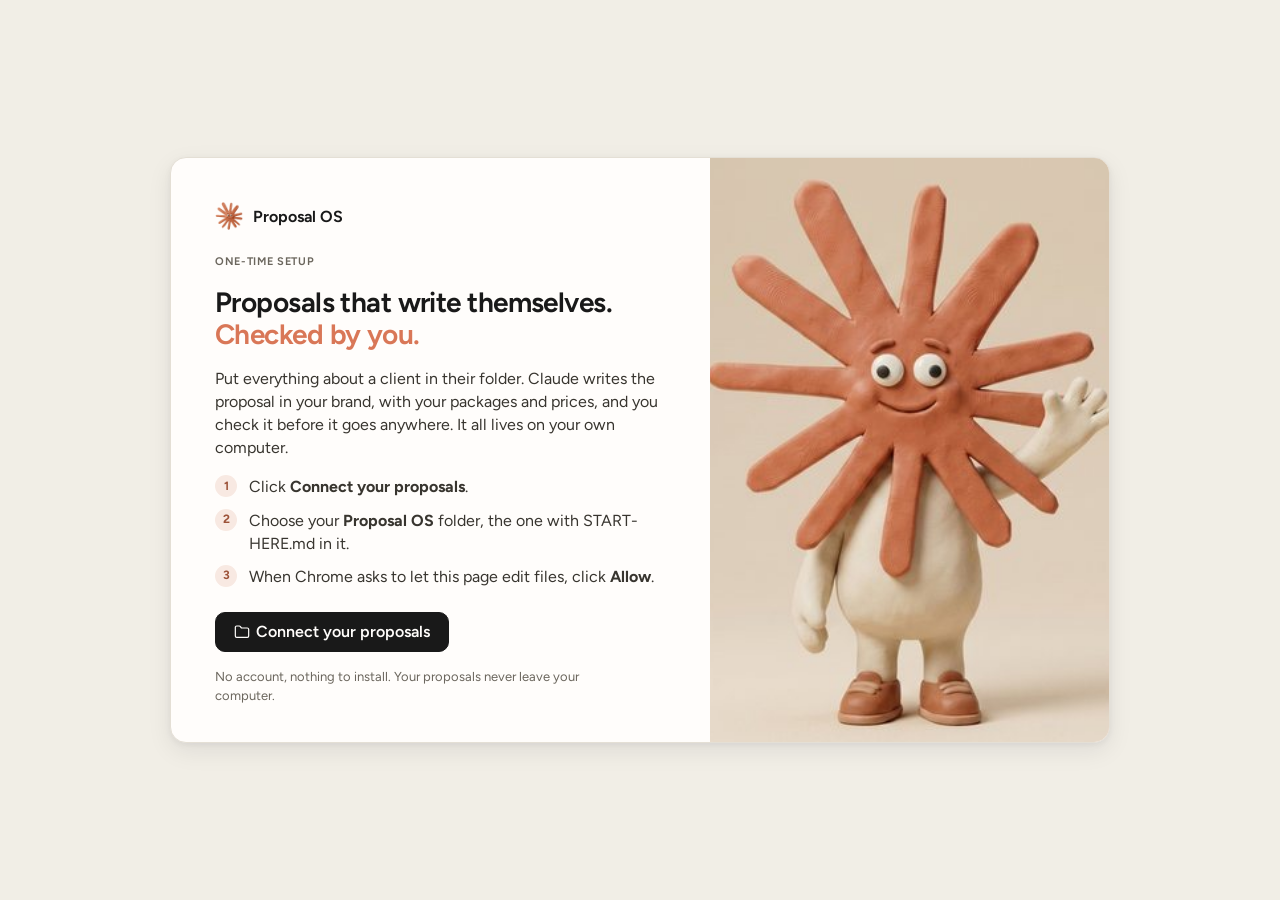
==== apps/proposals/index.html @ c0152b22 "Proposal OS, first release Tool 3 of the small business toolkit. Everything about a client goes in t" ====
<!doctype html>
<html lang="en-GB">
<head>
  <meta charset="utf-8">
  <meta name="viewport" content="width=device-width, initial-scale=1">
  <title>Proposal OS</title>
  <meta name="description" content="Put everything about a client in their folder. Claude writes the proposal in your brand, with your packages and prices. You check it.">
  <link rel="icon" type="image/png" href="../shared/images/claude-icon.png">
  <!-- Shared look (theme.css holds every colour and font) -->
  <link rel="stylesheet" href="../shared/theme.css">
  <link rel="stylesheet" href="../shared/base.css">
  <link rel="stylesheet" href="../shared/sidebar.css">
  <!-- Light or dark: applied before anything draws, so the page never flashes the wrong colours -->
  <script src="../shared/js/theme.js"></script>
  <!-- This app's layout, then the look of the proposals themselves (their brand) -->
  <link rel="stylesheet" href="app/app.css">
  <link rel="stylesheet" href="brand/brand.css">
</head>
<body data-tool="proposals">
  <a class="skip-link" href="#view">Skip to main content</a>

  <!-- Shown before the app is running: welcome, loading, or a problem -->
  <div id="gate" class="gate"></div>

  <!-- The app itself -->
  <div id="shell" class="shell" hidden>
    <aside class="sidebar" id="sidebar" aria-label="Main">
      <div class="sidebar__brand">
        <img src="../shared/images/claude-icon.png" alt="" width="30" height="30">
        <div class="sidebar__brand-text">
          <div class="sidebar__product" id="businessName">Your workspace</div>
        </div>
      </div>

      <!-- The shared sidebar (../shared/js/sidebar.js) adds Home, the other tools in this folder and
           the locked tools. This tool's own pages stay here, so they work even if those can't load. -->
      <a class="side-home" href="../home/"><span data-icon="home"></span>Home</a>

      <div class="side-label">Your tools</div>
      <section class="tool-group" data-tool-group="proposals">
        <button type="button" class="tool-group__head" aria-expanded="true" aria-controls="nav">
          <span class="tool-group__icon"><span data-icon="fileText"></span></span>
          <span class="tool-group__name">Proposal OS</span>
          <span class="tool-group__count" aria-hidden="true"></span>
          <span class="tool-group__chevron"><span data-icon="chevronDown"></span></span>
        </button>
        <div class="tool-group__body">
          <nav class="nav" id="nav" aria-label="Proposal OS">
            <a class="nav__item" href="#proposals" data-view="proposals"><span data-icon="fileText"></span>Proposals<span class="nav__count nav__count--accent" data-count="proposals"></span></a>
            <a class="nav__item" href="#clients" data-view="clients"><span data-icon="folder"></span>Clients<span class="nav__count nav__count--accent" data-count="clients"></span></a>
            <a class="nav__item" href="#packages" data-view="packages"><span data-icon="list"></span>Packages<span class="nav__count" data-count="packages"></span></a>
          </nav>
        </div>
      </section>

      <!-- Shared sidebar: the other tools in this folder, then the locked ones -->
      <div data-toolkit-menu="others"></div>
      <div data-toolkit-menu="more" hidden></div>

      <div class="sidebar__foot">
        <div class="saved-mini" id="savedMini"></div>
        <div class="sidebar__row">
          <span class="sidebar__spacer"></span>
          <button type="button" class="icon-btn" data-action="shortcuts" aria-label="Keyboard shortcuts"><span data-icon="keyboard"></span></button>
          <button type="button" class="icon-btn" data-action="settings" aria-label="Preferences" title="Preferences"><span data-icon="settings"></span></button>
        </div>
        <div class="sidebar__by">
          <img src="../shared/images/claude-icon.png" alt="" width="22" height="22">
          <span>by Get AI Powers</span>
        </div>
      </div>
    </aside>
    <div class="sidebar-scrim" data-action="close-sidebar"></div>

    <div class="main">
      <header class="topbar">
        <button type="button" class="icon-btn topbar__menu" data-action="open-sidebar" aria-label="Open menu"><span data-icon="menu"></span></button>
        <div class="topbar__title">
          <h1 id="viewTitle">Proposals</h1>
          <span class="topbar__sub" id="viewSub"></span>
        </div>
        <div class="topbar__search">
          <span data-icon="search" class="topbar__search-icon"></span>
          <input type="search" id="searchInput" class="input" placeholder="Search proposals and clients" autocomplete="off" aria-label="Search proposals and clients">
          <span class="kbd topbar__search-kbd">/</span>
          <div class="search-results popover" id="searchResults" hidden role="listbox"></div>
        </div>
        <span class="claude-status" id="claudeStatus" hidden></span>
        <span class="save-status" id="saveStatus" hidden></span>
        <button type="button" class="icon-btn topbar__theme" data-theme-toggle aria-label="Switch to dark mode" title="Light or dark"><span data-icon="moon"></span></button>
        <button type="button" class="btn topbar__voice" data-brain-dump title="Brain dump: talk, and Claude sorts it out (V)"><span data-icon="mic"></span><span class="topbar__voice-label">Brain dump</span></button>
        <button type="button" class="btn btn--primary topbar__new" data-action="new-proposal" aria-label="New proposal"><span data-icon="plus"></span><span class="topbar__new-label">New proposal</span></button>
      </header>
      <div id="banner"></div>
      <main id="view" class="view" tabindex="-1"></main>
    </div>
  </div>

  <!-- Pop-up: keyboard shortcuts -->
  <dialog class="modal" id="shortcutsDialog" aria-labelledby="shortcutsTitle">
    <div class="modal__head"><h2 id="shortcutsTitle">Keyboard shortcuts</h2><button type="button" class="icon-btn" data-close aria-label="Close"><span data-icon="x"></span></button></div>
    <div class="modal__body shortcuts">
      <div><span class="kbd">N</span> New proposal</div>
      <div><span class="kbd">V</span> Brain dump (record a voice note)</div>
      <div><span class="kbd">/</span> Search</div>
      <div><span class="kbd">1</span> to <span class="kbd">3</span> Proposals, Clients, Packages</div>
      <div><span class="kbd">Esc</span> Close a pop-up, or finish changing some words</div>
    </div>
  </dialog>

  <!-- Shared helpers, then the model, then the pages, then the app that ties them together -->
  <script src="../shared/js/ui.js"></script>
  <script src="../shared/js/store.js"></script>
  <script src="../shared/js/sidebar.js"></script>
  <script src="../shared/js/braindump.js"></script>
  <script src="app/model.js"></script>
  <script src="app/components.js"></script>
  <script src="app/links.js"></script>
  <script src="app/doc.js"></script>
  <script src="app/view-proposals.js"></script>
  <script src="app/view-clients.js"></script>
  <script src="app/view-packages.js"></script>
  <script src="app/view-proposal.js"></script>
  <script src="app/view-preferences.js"></script>
  <script src="app/app.js"></script>
</body>
</html>
---- apps/shared/theme.css ----
/*
  THEME
  -----
  Every colour, font, size, space, corner and shadow in the app comes from this file.
  To re-brand the whole app (for a client, or to your own colours), change the values below
  and nothing else. There are 2 sets of colours: light (first) and dark (further down).
  The switch in the top bar flips between them; with no choice made, the app follows the computer.

  Current look: calm, clean software (white, soft grey, near-black text) with small touches of
  Claude terracotta for Get AI Powers. Font: Figtree, bundled in shared/fonts so it works offline.

  Want the Get AI Powers slab-serif headings instead? The brand fonts are bundled in shared/fonts.
  Uncomment the @font-face block at the bottom and set --font-display.
*/

@font-face { font-family: "Figtree"; src: url("fonts/Figtree-Variable.woff2") format("woff2"); font-weight: 300 900; font-style: normal; font-display: swap; }
@font-face { font-family: "Figtree"; src: url("fonts/Figtree-Italic-Variable.woff2") format("woff2"); font-weight: 300 900; font-style: italic; font-display: swap; }

:root {
  color-scheme: light;

  /* ---------- Colours: surfaces ---------- */
  --color-bg:           #F5F3EE;  /* main working area */
  --color-sidebar:      #F1EEE6;  /* sidebar and quiet panels */
  --color-surface:      #FFFDFB;  /* cards, drawers, pop-ups */
  --color-sunk:         #EFEBE0;  /* hover, inset areas, skeletons */
  --color-sunk-strong:  #E6E1D6;  /* selected rows, pressed states */
  --color-line:         #E4DFD5;  /* hairline borders and dividers */
  --color-line-strong:  #C4BEB4;  /* input borders, borders on hover */

  /* ---------- Colours: text ---------- */
  --color-ink:          #191919;  /* main text (never pure black) */
  --color-ink-soft:     #38352F;  /* secondary text */
  --color-muted:        #6B665D;  /* helper text, labels, timestamps */
  --color-faint:        #A8A196;  /* placeholders, disabled */

  /* ---------- Colours: main buttons (near-black in light, near-white in dark) ---------- */
  --color-primary:       #191919;
  --color-primary-hover: #38352F;
  --color-on-primary:    #FFFDFB;

  /* ---------- Colours: accent (clay from the Get AI Powers brand, used sparingly) ---------- */
  --color-accent:       #D97757;  /* icons, the selected page, the logo, small highlights */
  --color-accent-hover: #C4643F;
  --color-accent-text:  #9C5238;  /* accent used for small text (passes contrast on white) */
  --color-accent-soft:  #F8E9E2;  /* count badges, "New" tags, highlights */
  --color-accent-line:  #EFC8B8;
  --color-on-accent:    #191919;

  /* ---------- Colours: meaning ---------- */
  --color-success:      #1F7A45;
  --color-success-soft: #DCF3E3;
  --color-warning:      #8A5200;
  --color-warning-soft: #FFF0D2;
  --color-danger:       #B2261D;
  --color-danger-soft:  #FFE6E2;
  --color-info:         #1E5A9F;
  --color-info-soft:    #E1EEFC;
  --color-dark:         #191919;  /* toasts and tooltips */
  --color-on-dark:      #F5F3EE;
  --color-scrim:        rgba(25, 25, 25, 0.32);  /* the dim layer behind pop-ups */

  /* Category colours (Do today, Quick wins, Delegate, Waiting on, Can wait) */
  --cat-today:    #D97757;
  --cat-quick:    #C08A1E;
  --cat-delegate: #3F8A55;
  --cat-waiting:  #4A73B5;
  --cat-later:    #8C9099;

  /* Calendar event colours */
  --event-bg:     #E9F0FB;
  --event-line:   #4A73B5;
  --event-text:   #1F3F6E;
  --block-bg:     #F8E9E2;   /* a task dragged into the calendar */
  --block-line:   #D97757;

  /* ---------- Type ---------- */
  --font-ui: "Figtree", -apple-system, BlinkMacSystemFont, "Segoe UI", "Helvetica Neue", Helvetica, Arial, sans-serif;
  --font-display: var(--font-ui);
  --font-mono: ui-monospace, "SF Mono", Menlo, Consolas, "Liberation Mono", monospace;

  --text-2xs: 0.6875rem; /* 11px */
  --text-xs:  0.75rem;   /* 12px */
  --text-sm:  0.8125rem; /* 13px */
  --text-base: 0.875rem; /* 14px, the main UI size */
  --text-md:  1rem;      /* 16px */
  --text-lg:  1.125rem;
  --text-xl:  1.375rem;
  --text-2xl: 1.75rem;
  --leading: 1.45;

  /* ---------- Space ---------- */
  --space-1: 4px;
  --space-2: 8px;
  --space-3: 12px;
  --space-4: 16px;
  --space-5: 20px;
  --space-6: 24px;
  --space-7: 32px;
  --space-8: 48px;

  /* ---------- Layout ---------- */
  --sidebar-width: 248px;
  --topbar-height: 60px;
  --drawer-width: 420px;
  --content-max: 1120px;

  /* ---------- Corners and shadows ---------- */
  --radius-xs: 6px;
  --radius-sm: 8px;
  --radius-md: 10px;   /* cards */
  --radius-lg: 12px;   /* columns, sections */
  --radius-xl: 14px;   /* pop-ups */
  --radius-pill: 999px;
  --shadow-sm: 0 1px 2px rgba(20, 24, 33, 0.05);
  --shadow-md: 0 2px 6px rgba(20, 24, 33, 0.05), 0 8px 24px rgba(20, 24, 33, 0.08);
  --shadow-lg: 0 12px 40px rgba(20, 24, 33, 0.14);
  --focus-ring: 0 0 0 3px rgba(204, 120, 92, 0.32);

  /* ---------- Motion ---------- */
  --ease-out: cubic-bezier(0.22, 1, 0.36, 1);
  --ease-in-out: cubic-bezier(0.65, 0, 0.35, 1);
  --dur-fast: 120ms;
  --dur-base: 200ms;
  --dur-slow: 340ms;
}

/* ---------- Dark colours: used when the switch says dark, or the computer prefers dark ---------- */
:root[data-theme="dark"] {
  color-scheme: dark;
  --color-bg: #191919; --color-sidebar: #1E1D1B; --color-surface: #2A2825; --color-sunk: #24231F; --color-sunk-strong: #302E2A;
  --color-line: #38352F; --color-line-strong: #4A4640;
  --color-ink: #F5F3EE; --color-ink-soft: #D8D3C9; --color-muted: #A8A196; --color-faint: #77726A;
  --color-primary: #F5F3EE; --color-primary-hover: #FFFDFB; --color-on-primary: #191919;
  --color-accent: #E08A6A; --color-accent-hover: #E9A98F; --color-accent-text: #E9A98F; --color-accent-soft: #3A251C; --color-accent-line: #5C3626; --color-on-accent: #191919;
  --color-success: #6FD39A; --color-success-soft: #173A26; --color-warning: #F4C872; --color-warning-soft: #3C2E12;
  --color-danger: #FFB3A8; --color-danger-soft: #46201C; --color-info: #9FC7F3; --color-info-soft: #19304A;
  --color-dark: #2A2825; --color-on-dark: #F5F3EE; --color-scrim: rgba(0, 0, 0, 0.55);
  --cat-today: #E08A6A; --cat-quick: #F4C872; --cat-delegate: #6FD39A; --cat-waiting: #9FC7F3; --cat-later: #A0A5AE;
  --event-bg: #19304A; --event-line: #6F9BD9; --event-text: #CFE2FA; --block-bg: #3A251C; --block-line: #E08A6A;
  --shadow-sm: 0 1px 2px rgba(0, 0, 0, 0.4); --shadow-md: 0 2px 6px rgba(0, 0, 0, 0.3), 0 8px 24px rgba(0, 0, 0, 0.35); --shadow-lg: 0 12px 40px rgba(0, 0, 0, 0.5);
  --focus-ring: 0 0 0 3px rgba(222, 142, 114, 0.4);
}
@media (prefers-color-scheme: dark) {
  :root:not([data-theme="light"]) {
    color-scheme: dark;
    --color-bg: #191919; --color-sidebar: #1E1D1B; --color-surface: #2A2825; --color-sunk: #24231F; --color-sunk-strong: #302E2A;
    --color-line: #38352F; --color-line-strong: #4A4640;
    --color-ink: #F5F3EE; --color-ink-soft: #D8D3C9; --color-muted: #A8A196; --color-faint: #77726A;
    --color-primary: #F5F3EE; --color-primary-hover: #FFFDFB; --color-on-primary: #191919;
    --color-accent: #E08A6A; --color-accent-hover: #E9A98F; --color-accent-text: #E9A98F; --color-accent-soft: #3A251C; --color-accent-line: #5C3626; --color-on-accent: #191919;
    --color-success: #6FD39A; --color-success-soft: #173A26; --color-warning: #F4C872; --color-warning-soft: #3C2E12;
    --color-danger: #FFB3A8; --color-danger-soft: #46201C; --color-info: #9FC7F3; --color-info-soft: #19304A;
    --color-dark: #2A2825; --color-on-dark: #F5F3EE; --color-scrim: rgba(0, 0, 0, 0.55);
    --cat-today: #E08A6A; --cat-quick: #F4C872; --cat-delegate: #6FD39A; --cat-waiting: #9FC7F3; --cat-later: #A0A5AE;
    --event-bg: #19304A; --event-line: #6F9BD9; --event-text: #CFE2FA; --block-bg: #3A251C; --block-line: #E08A6A;
    --shadow-sm: 0 1px 2px rgba(0, 0, 0, 0.4); --shadow-md: 0 2px 6px rgba(0, 0, 0, 0.3), 0 8px 24px rgba(0, 0, 0, 0.35); --shadow-lg: 0 12px 40px rgba(0, 0, 0, 0.5);
    --focus-ring: 0 0 0 3px rgba(222, 142, 114, 0.4);
  }
}

/*
  Optional: the Get AI Powers brand look (slab serif headings).
  Remove the comment markers around this block, then set:
    --font-display: "Zilla Slab", Georgia, serif;

@font-face { font-family: "Zilla Slab"; src: url("fonts/ZillaSlab-SemiBold.woff2") format("woff2"); font-weight: 600; font-display: swap; }
@font-face { font-family: "Zilla Slab"; src: url("fonts/ZillaSlab-Bold.woff2") format("woff2"); font-weight: 700; font-display: swap; }
*/
---- apps/shared/base.css ----
/*
  BASE
  ----
  Shared building blocks for every tool: buttons, inputs, tick boxes, chips,
  avatars, segmented switches, pop-ups, side panels, notifications, menus, empty states and
  the gentle animations. Every value comes from theme.css, so re-branding happens there.
*/

/* ---------- Reset ---------- */
*, *::before, *::after { box-sizing: border-box; }
html { -webkit-text-size-adjust: 100%; }
body {
  margin: 0;
  background: var(--color-bg);
  color: var(--color-ink);
  font-family: var(--font-ui);
  font-size: var(--text-base);
  line-height: var(--leading);
  -webkit-font-smoothing: antialiased;
  -moz-osx-font-smoothing: grayscale;
}
img, svg { display: block; max-width: 100%; }
button, input, select, textarea { font: inherit; color: inherit; letter-spacing: inherit; }
h1, h2, h3, h4 { font-family: var(--font-display); margin: 0; line-height: 1.25; letter-spacing: -0.01em; }
h1 { font-size: var(--text-xl); font-weight: 650; }
h2 { font-size: var(--text-md); font-weight: 650; }
h3 { font-size: var(--text-base); font-weight: 600; }
p { margin: 0; }
a { color: var(--color-accent-text); text-underline-offset: 2px; }
::selection { background: var(--color-accent-soft); }
:focus-visible { outline: none; box-shadow: var(--focus-ring); border-radius: var(--radius-sm); }
[hidden] { display: none !important; }

.sr-only {
  position: absolute; width: 1px; height: 1px; padding: 0; margin: -1px;
  overflow: hidden; clip: rect(0 0 0 0); white-space: nowrap; border: 0;
}
.skip-link { position: absolute; left: 8px; top: -40px; z-index: 100; background: var(--color-dark); color: var(--color-on-dark); padding: 8px 12px; border-radius: var(--radius-sm); }
.skip-link:focus { top: 8px; }

/* Small uppercase section label */
.label {
  font-size: var(--text-2xs); font-weight: 650; letter-spacing: 0.06em; text-transform: uppercase;
  color: var(--color-muted);
}
.muted { color: var(--color-muted); }
.faint { color: var(--color-faint); }
.num { font-variant-numeric: tabular-nums; }

/* ---------- Buttons ---------- */
.btn {
  display: inline-flex; align-items: center; justify-content: center; gap: 6px;
  height: 34px; padding: 0 14px;
  font-size: var(--text-base); font-weight: 600; line-height: 1; white-space: nowrap;
  color: var(--color-ink); background: var(--color-surface);
  border: 1px solid var(--color-line); border-radius: var(--radius-md);
  cursor: pointer; text-decoration: none; -webkit-tap-highlight-color: transparent;
  transition: background-color var(--dur-fast) var(--ease-out), border-color var(--dur-fast) var(--ease-out),
              color var(--dur-fast) var(--ease-out), transform var(--dur-fast) var(--ease-out);
}
.btn:hover { background: var(--color-sunk); border-color: var(--color-line-strong); }
.btn:active { transform: scale(0.98); }
.btn[disabled] { opacity: 0.5; cursor: not-allowed; transform: none; }
.btn svg { width: 16px; height: 16px; flex: none; }
.btn--primary { background: var(--color-primary); border-color: var(--color-primary); color: var(--color-on-primary); }
.btn--primary:hover { background: var(--color-primary-hover); border-color: var(--color-primary-hover); }
.btn--accent { background: var(--color-accent); border-color: var(--color-accent); color: var(--color-on-accent); }
.btn--accent:hover { background: var(--color-accent-hover); border-color: var(--color-accent-hover); }
.btn--approve { background: var(--color-success); border-color: var(--color-success); color: var(--color-surface); }
.btn--approve:hover { background: color-mix(in srgb, var(--color-success) 85%, var(--color-ink)); border-color: color-mix(in srgb, var(--color-success) 85%, var(--color-ink)); }
.btn--ghost { background: transparent; border-color: transparent; box-shadow: none; color: var(--color-ink-soft); }
.btn--ghost:hover { background: var(--color-sunk); color: var(--color-ink); }
.btn--danger { color: var(--color-danger); }
.btn--danger:hover { background: var(--color-danger-soft); }
.btn--sm { height: 28px; padding: 0 10px; font-size: var(--text-sm); border-radius: var(--radius-sm); }
.btn--lg { height: 40px; padding: 0 18px; font-size: var(--text-md); }

.icon-btn {
  display: inline-grid; place-items: center; width: 30px; height: 30px; flex: none;
  border: 0; border-radius: var(--radius-sm); background: transparent; color: var(--color-muted);
  cursor: pointer; transition: background-color var(--dur-fast) var(--ease-out), color var(--dur-fast) var(--ease-out);
}
.icon-btn:hover { background: var(--color-sunk); color: var(--color-ink); }
.icon-btn svg { width: 17px; height: 17px; }
.icon-btn--sm { width: 26px; height: 26px; }
.icon-btn--sm svg { width: 15px; height: 15px; }
.icon-btn.is-approve:hover { background: var(--color-success-soft); color: var(--color-success); }
.icon-btn.is-skip:hover { background: var(--color-danger-soft); color: var(--color-danger); }

.kbd {
  display: inline-grid; place-items: center; min-width: 18px; height: 18px; padding: 0 4px;
  font-family: var(--font-ui); font-size: 10.5px; font-weight: 600; color: var(--color-muted);
  background: var(--color-surface); border: 1px solid var(--color-line-strong); border-bottom-width: 2px; border-radius: 4px;
}

/* ---------- Inputs ---------- */
.input, .select, .textarea {
  width: 100%; height: 34px; padding: 0 10px;
  background: var(--color-surface); color: var(--color-ink);
  border: 1px solid var(--color-line-strong); border-radius: var(--radius-sm);
  font-size: var(--text-base);
  transition: border-color var(--dur-fast) var(--ease-out), box-shadow var(--dur-fast) var(--ease-out);
}
.input::placeholder, .textarea::placeholder { color: var(--color-faint); }
.input:focus, .select:focus, .textarea:focus { outline: none; border-color: var(--color-accent); box-shadow: var(--focus-ring); }
.textarea { height: auto; min-height: 80px; padding: 8px 10px; resize: vertical; line-height: 1.5; }
.select {
  appearance: none; -webkit-appearance: none; padding-right: 30px; cursor: pointer;
  background-image: url("data:image/svg+xml,%3Csvg xmlns='http://www.w3.org/2000/svg' width='10' height='6' viewBox='0 0 10 6'%3E%3Cpath d='M1 1l4 4 4-4' fill='none' stroke='%2375756E' stroke-width='1.5' stroke-linecap='round' stroke-linejoin='round'/%3E%3C/svg%3E");
  background-repeat: no-repeat; background-position: right 10px center;
}
.field { display: grid; gap: 5px; }
.field__label { font-size: var(--text-sm); font-weight: 550; color: var(--color-ink-soft); }
.field__hint { font-size: var(--text-xs); color: var(--color-muted); }
.field-row { display: grid; grid-template-columns: 1fr 1fr; gap: var(--space-3); }
@media (max-width: 520px) { .field-row { grid-template-columns: 1fr; } }

/* A borderless input that looks like text until you click it (task titles in the side panel) */
.input-bare {
  width: 100%; border: 1px solid transparent; background: transparent; border-radius: var(--radius-sm);
  padding: 4px 6px; margin: -4px -6px;
  transition: border-color var(--dur-fast) var(--ease-out), background-color var(--dur-fast) var(--ease-out);
}
.input-bare:hover { background: var(--color-sunk); }
.input-bare:focus { outline: none; border-color: var(--color-accent); background: var(--color-surface); box-shadow: var(--focus-ring); }

/* ---------- Round tick box ---------- */
.check {
  width: 18px; height: 18px; border-radius: 50%; flex: none; padding: 0; cursor: pointer;
  display: grid; place-items: center;
  border: 1.5px solid var(--color-line-strong); background: var(--color-surface);
  transition: background-color var(--dur-base) var(--ease-out), border-color var(--dur-base) var(--ease-out), transform var(--dur-fast) var(--ease-out);
}
.check:hover { border-color: var(--color-success); background: var(--color-success-soft); }
.check:active { transform: scale(0.88); }
.check svg { width: 11px; height: 11px; fill: none; stroke: var(--color-surface); stroke-width: 3; stroke-linecap: round; stroke-linejoin: round; stroke-dasharray: 24; stroke-dashoffset: 24; transition: stroke-dashoffset var(--dur-slow) var(--ease-out) 40ms; }
.check[aria-checked="true"] { background: var(--color-success); border-color: var(--color-success); }
.check[aria-checked="true"] svg { stroke-dashoffset: 0; }
.check.is-popping { animation: pop 340ms var(--ease-out); }

/* ---------- Chips, badges, dots ---------- */
.chip {
  display: inline-flex; align-items: center; gap: 4px; height: 20px; padding: 0 7px;
  border-radius: var(--radius-xs); background: var(--color-sunk); color: var(--color-ink-soft);
  font-size: var(--text-xs); font-weight: 500; white-space: nowrap; max-width: 100%; overflow: hidden; text-overflow: ellipsis;
}
.chip svg { width: 12px; height: 12px; flex: none; }
.chip--danger { background: var(--color-danger-soft); color: var(--color-danger); }
.chip--warning { background: var(--color-warning-soft); color: var(--color-warning); }
.chip--success { background: var(--color-success-soft); color: var(--color-success); }
.chip--info { background: var(--color-info-soft); color: var(--color-info); }
.chip--accent { background: var(--color-accent-soft); color: var(--color-accent-text); }
.badge {
  display: inline-grid; place-items: center; min-width: 18px; height: 18px; padding: 0 5px;
  border-radius: var(--radius-pill); background: var(--color-sunk-strong); color: var(--color-ink-soft);
  font-size: var(--text-2xs); font-weight: 650; font-variant-numeric: tabular-nums;
}
.badge--accent { background: var(--color-accent-soft); color: var(--color-accent-text); }
.dot { width: 8px; height: 8px; border-radius: 50%; flex: none; background: var(--cat-later); }
.new-tag {
  display: inline-flex; align-items: center; height: 18px; padding: 0 6px; border-radius: var(--radius-xs);
  background: var(--color-accent-soft); color: var(--color-accent-text); font-size: 10px; font-weight: 700; letter-spacing: 0.04em; text-transform: uppercase;
}

/* Initials in a circle, for people */
.avatar {
  --av: #8C8C84;
  display: inline-grid; place-items: center; width: 22px; height: 22px; border-radius: 50%; flex: none;
  background: color-mix(in srgb, var(--av) 20%, var(--color-surface)); color: color-mix(in srgb, var(--av) 70%, var(--color-ink));
  font-size: 10px; font-weight: 700; letter-spacing: 0.02em;
}
.avatar--md { width: 30px; height: 30px; font-size: 12px; }
.avatar--lg { width: 44px; height: 44px; font-size: 16px; }

/* ---------- On/off switch ---------- */
.switch { display: inline-flex; align-items: center; gap: 8px; cursor: pointer; user-select: none; font-size: var(--text-sm); color: var(--color-ink-soft); }
.switch input { position: absolute; opacity: 0; width: 1px; height: 1px; }
.switch__track { position: relative; width: 30px; height: 18px; border-radius: var(--radius-pill); background: var(--color-line-strong); transition: background-color var(--dur-base) var(--ease-out); flex: none; }
.switch__track::after { content: ""; position: absolute; top: 2px; left: 2px; width: 14px; height: 14px; border-radius: 50%; background: #FFFFFF; box-shadow: var(--shadow-sm); transition: transform var(--dur-base) var(--ease-out); }
.switch input:checked + .switch__track { background: var(--color-accent); }
.switch input:checked + .switch__track::after { transform: translateX(12px); }
.switch input:focus-visible + .switch__track { box-shadow: var(--focus-ring); }

/* ---------- Segmented switch (Day / Week / Month) ---------- */
.segmented { display: inline-flex; padding: 3px; gap: 2px; background: var(--color-sidebar); border: 1px solid var(--color-line); border-radius: var(--radius-lg); }
.segmented button {
  height: 28px; padding: 0 12px; border: 1px solid transparent; border-radius: var(--radius-sm); background: transparent; cursor: pointer;
  font-size: var(--text-sm); font-weight: 600; color: var(--color-muted);
  transition: background-color var(--dur-fast) var(--ease-out), color var(--dur-fast) var(--ease-out);
}
.segmented button:hover { color: var(--color-ink); }
.segmented button[aria-pressed="true"] { background: var(--color-surface); border-color: var(--color-line); color: var(--color-ink); }

/* ---------- Cards ---------- */
.card { background: var(--color-surface); border: 1px solid var(--color-line); border-radius: var(--radius-lg); transition: border-color var(--dur-fast) var(--ease-out); }
.card__head { display: flex; align-items: center; justify-content: space-between; gap: var(--space-3); padding: var(--space-3) var(--space-4); border-bottom: 1px solid var(--color-line); }
.card__body { padding: var(--space-4); }

/* ---------- Pop-up dialogs ---------- */
dialog.modal {
  width: min(520px, calc(100vw - 24px)); max-height: calc(100vh - 48px); padding: 0;
  border: 1px solid var(--color-line); border-radius: var(--radius-xl);
  background: var(--color-surface); color: var(--color-ink); box-shadow: var(--shadow-lg); overflow: auto;
}
dialog.modal::backdrop { background: var(--color-scrim); }
dialog.modal[open] { animation: dialog-in var(--dur-slow) var(--ease-out); }
dialog.modal[open]::backdrop { animation: fade-in var(--dur-base) var(--ease-out); }
.modal__head { display: flex; align-items: center; gap: var(--space-3); padding: var(--space-4) var(--space-5); border-bottom: 1px solid var(--color-line); }
.modal__head h2 { flex: 1; }
.modal__body { padding: var(--space-5); display: grid; gap: var(--space-4); }
.modal__foot { display: flex; justify-content: flex-end; align-items: center; gap: var(--space-2); padding: var(--space-3) var(--space-5); border-top: 1px solid var(--color-line); background: var(--color-sidebar); }
.modal__foot .spacer { flex: 1; }

/* ---------- Notifications (toasts) ---------- */
.toasts { position: fixed; z-index: 90; right: var(--space-5); bottom: var(--space-5); display: grid; gap: var(--space-2); justify-items: end; pointer-events: none; width: min(380px, calc(100vw - 32px)); }
.toast {
  display: flex; align-items: center; gap: var(--space-3); padding: 9px 10px 9px 14px; border-radius: var(--radius-md);
  background: var(--color-dark); color: var(--color-on-dark); font-size: var(--text-base); box-shadow: var(--shadow-lg);
  pointer-events: auto; animation: toast-in var(--dur-slow) var(--ease-out) both;
}
.toast.is-leaving { animation: toast-out var(--dur-base) var(--ease-in-out) both; }
.toast__icon { width: 16px; height: 16px; flex: none; color: #9FD3AE; }
.toast__text { flex: 1; }
.toast__action { border: 0; background: rgba(255, 255, 255, 0.12); color: var(--color-on-dark); padding: 5px 10px; border-radius: var(--radius-sm); cursor: pointer; font-weight: 600; font-size: var(--text-sm); }
.toast__action:hover { background: rgba(255, 255, 255, 0.22); }
@media (max-width: 640px) { .toasts { right: 50%; transform: translateX(50%); bottom: 72px; justify-items: center; } }

/* ---------- Menus and pop-overs ---------- */
.popover {
  position: fixed; z-index: 80; min-width: 200px; max-width: 320px; padding: 4px;
  background: var(--color-surface); border: 1px solid var(--color-line); border-radius: var(--radius-md); box-shadow: var(--shadow-lg);
  animation: pop-in var(--dur-base) var(--ease-out);
}
.menu-item {
  display: flex; align-items: center; gap: 8px; width: 100%; height: 30px; padding: 0 8px; border: 0; border-radius: 5px;
  background: transparent; text-align: left; cursor: pointer; font-size: var(--text-base); color: var(--color-ink);
}
.menu-item:hover, .menu-item[aria-selected="true"] { background: var(--color-sunk); }
.menu-item svg { width: 15px; height: 15px; color: var(--color-muted); flex: none; }

/* ---------- Loading shimmer ---------- */
.skeleton { border-radius: var(--radius-sm); background: linear-gradient(90deg, var(--color-sunk) 0%, var(--color-surface) 50%, var(--color-sunk) 100%); background-size: 200% 100%; animation: shimmer 1.4s ease-in-out infinite; }

/* ---------- Empty states (with the Claude character) ---------- */
.empty { display: grid; justify-items: center; text-align: center; gap: var(--space-3); padding: var(--space-8) var(--space-5); animation: enter var(--dur-slow) var(--ease-out) both; }
.empty__art { width: 96px; height: 96px; border-radius: var(--radius-lg); overflow: hidden; background: var(--color-sunk); }
.empty__art img { width: 100%; height: 100%; object-fit: cover; }
.empty h3 { font-size: var(--text-md); }
.empty p { color: var(--color-muted); max-width: 42ch; }
.empty--compact { padding: var(--space-6) var(--space-4); }
.empty--compact .empty__art { width: 64px; height: 64px; }

/* A copyable "say this to Claude" phrase */
.say { display: inline-flex; align-items: center; gap: 8px; padding: 4px 4px 4px 10px; border-radius: var(--radius-sm); background: var(--color-accent-soft); border: 1px solid var(--color-accent-line); font-size: var(--text-base); font-weight: 550; color: var(--color-ink); }
.say__copy { border: 0; border-radius: 4px; padding: 3px 8px; cursor: pointer; background: var(--color-surface); color: var(--color-accent-text); font-size: var(--text-xs); font-weight: 650; box-shadow: var(--shadow-sm); }
.say__copy:hover { background: var(--color-sunk); color: var(--color-accent-hover); }

/* ---------- Animations ---------- */
.enter { animation: enter var(--dur-slow) var(--ease-out) both; animation-delay: calc(var(--i, 0) * 30ms); }
@keyframes enter     { from { opacity: 0; transform: translateY(4px); } to { opacity: 1; transform: none; } }
@keyframes fade-in   { from { opacity: 0; } to { opacity: 1; } }
@keyframes dialog-in { from { opacity: 0; transform: translateY(8px) scale(0.985); } to { opacity: 1; transform: none; } }
@keyframes pop-in    { from { opacity: 0; transform: translateY(-4px) scale(0.98); } to { opacity: 1; transform: none; } }
@keyframes toast-in  { from { opacity: 0; transform: translateY(10px); } to { opacity: 1; transform: none; } }
@keyframes toast-out { to { opacity: 0; transform: translateY(6px); } }
@keyframes shimmer   { from { background-position: 100% 0; } to { background-position: -100% 0; } }
@keyframes pop       { 0% { transform: scale(1); } 45% { transform: scale(1.22); } 100% { transform: scale(1); } }
@keyframes flash-ok  { 0% { background: var(--color-success-soft); } 100% { background: transparent; } }

/* People who ask their computer for less motion get none of it */
@media (prefers-reduced-motion: reduce) {
  *, *::before, *::after { animation-duration: 1ms !important; animation-iteration-count: 1 !important; animation-delay: 0ms !important; transition-duration: 1ms !important; scroll-behavior: auto !important; }
}

/* ============ Brain dump (shared, js/braindump.js): the top bar button, the recorder, What's it about ============ */
.topbar__voice svg { color: var(--color-accent); }
.claude-status { display: inline-flex; align-items: center; gap: 6px; height: 26px; padding: 0 10px; border-radius: var(--radius-pill); background: var(--color-accent-soft); color: var(--color-accent-text); font-size: var(--text-xs); font-weight: 600; white-space: nowrap; animation: fade-in var(--dur-base) var(--ease-out); }
.claude-status__spin { width: 13px; height: 13px; animation: spin 900ms linear infinite; }
@keyframes spin { to { transform: rotate(360deg); } }
@media (max-width: 760px) { .topbar__voice-label, .claude-status__text { display: none; } .topbar__voice { padding: 0 8px; } }

.modal--voice { width: min(560px, calc(100vw - 24px)); }
.voice { position: relative; display: grid; justify-items: center; gap: var(--space-4); padding: var(--space-7) var(--space-6) var(--space-5); text-align: center; }
.voice__close { position: absolute; top: var(--space-3); right: var(--space-3); }
.voice__mic { position: relative; display: grid; place-items: center; width: 88px; height: 88px; border-radius: 50%; background: var(--color-accent); color: var(--color-on-accent); }
.voice__mic svg { width: 36px; height: 36px; }
.voice__mic.is-live::before, .voice__mic.is-live::after { content: ""; position: absolute; inset: 0; border-radius: 50%; border: 2px solid var(--color-accent); animation: ripple 2s var(--ease-out) infinite; }
.voice__mic.is-live::after { animation-delay: 1s; }
@keyframes ripple { from { transform: scale(1); opacity: 0.6; } to { transform: scale(1.7); opacity: 0; } }
.voice__status { font-weight: 600; color: var(--color-ink-soft); }
.voice__status.is-error { color: var(--color-danger); font-weight: 500; max-width: 40ch; }
.voice__time { color: var(--color-muted); font-weight: 500; margin-left: 4px; }
.voice__text { width: 100%; min-height: 120px; max-height: 260px; overflow: auto; padding: var(--space-4); border-radius: var(--radius-md); background: var(--color-sidebar); border: 1px solid var(--color-line); text-align: left; font-size: var(--text-md); line-height: 1.6; }
.voice__interim { color: var(--color-faint); }
.voice__hint { color: var(--color-muted); font-size: var(--text-sm); }
.voice__actions { display: flex; gap: var(--space-2); }
.voice__small { font-size: var(--text-xs); color: var(--color-muted); max-width: 46ch; }

.about { width: 100%; display: grid; gap: 8px; text-align: left; }
.about__label { font-size: var(--text-xs); font-weight: 650; color: var(--color-muted); }
.about__chips { display: flex; flex-wrap: wrap; gap: 6px; align-items: center; }
.about-chip { font: inherit; font-size: var(--text-sm); padding: 5px 12px; border-radius: var(--radius-pill); border: 1px solid var(--color-line-strong); background: var(--color-surface); color: var(--color-ink); cursor: pointer; }
.about-chip:hover { border-color: var(--color-accent-line); }
.about-chip[aria-pressed="true"] { background: var(--color-accent-soft); border-color: var(--color-accent); color: var(--color-accent-text); font-weight: 600; }
.about-chip:focus-visible { outline: none; box-shadow: var(--focus-ring); }
.about__pick { max-width: 210px; border-radius: var(--radius-pill); }
.about__picked { display: flex; flex-wrap: wrap; gap: 6px; }
.about__picked:empty { display: none; }
.about-tag { display: inline-flex; align-items: center; gap: 4px; padding: 3px 4px 3px 10px; border-radius: var(--radius-pill); background: var(--color-accent-soft); color: var(--color-accent-text); font-size: var(--text-xs); font-weight: 600; }
.about-tag__x { display: grid; place-items: center; width: 18px; height: 18px; border: 0; border-radius: 50%; background: transparent; color: inherit; cursor: pointer; }
.about-tag__x svg { width: 11px; height: 11px; }
.voice__type { width: 100%; }
---- apps/shared/sidebar.css ----
/*
  SIDEBAR: shared by every tool in the toolkit
  ---------------------------------------------
  The left-hand menu: the brand at the top, "Your tools" (each tool a dropdown of its pages),
  "More tools" (locked) and the footer. Drawn by js/sidebar.js. Every tool links this file, so
  moving between tools feels like one app. Colours and sizes come from theme.css.
*/

.sidebar {
  display: flex; flex-direction: column; gap: 2px; min-height: 0;
  padding: var(--space-4) var(--space-3);
  background: var(--color-sidebar); border-right: 1px solid var(--color-line); overflow-y: auto;
  scrollbar-width: thin;
}
.sidebar__brand { display: flex; align-items: center; gap: 10px; padding: 2px 8px var(--space-4); }
.sidebar__brand img { flex: none; border-radius: 7px; }
.sidebar__brand-text { min-width: 0; }
.sidebar__product { font-weight: 700; font-size: var(--text-md); letter-spacing: -0.01em; white-space: nowrap; overflow: hidden; text-overflow: ellipsis; }

/* The Home link at the top of every sidebar */
.side-home {
  display: flex; align-items: center; gap: 10px; height: 36px; padding: 0 8px 0 6px; border: 1px solid transparent; border-radius: var(--radius-sm);
  color: var(--color-ink); font-weight: 650; text-decoration: none;
  transition: background-color var(--dur-fast) var(--ease-out);
}
.side-home svg { width: 24px; height: 24px; padding: 4px; flex: none; border-radius: 7px; border: 1px solid var(--color-line); background: var(--color-surface); color: var(--color-muted); }
.side-home:hover { background: var(--color-sunk); }
.side-home.is-active { background: var(--color-surface); border-color: var(--color-line); }
.side-home.is-active svg { color: var(--color-accent); }

/* Small section headings: "Your tools", "More tools" */
.side-label { padding: var(--space-3) 10px 6px; font-size: var(--text-xs); font-weight: 600; color: var(--color-faint); }

/* ---------- A tool and its dropdown of pages ---------- */
.tool-group { display: grid; }
.tool-group__head {
  display: flex; align-items: center; gap: 10px; width: 100%; height: 36px; padding: 0 8px 0 6px;
  border: 0; border-radius: var(--radius-sm); background: none; cursor: pointer; text-align: left;
  font: inherit; font-weight: 650; color: var(--color-ink);
  transition: background-color var(--dur-fast) var(--ease-out);
}
.tool-group__head:hover { background: var(--color-sunk); }
.tool-group__icon {
  display: grid; place-items: center; width: 24px; height: 24px; flex: none; border-radius: 7px;
  background: var(--color-surface); border: 1px solid var(--color-line); color: var(--color-muted);
}
.tool-group__icon svg { width: 14px; height: 14px; }
.tool-group.is-current .tool-group__icon { color: var(--color-accent); }
.tool-group__name { flex: 1; min-width: 0; white-space: nowrap; overflow: hidden; text-overflow: ellipsis; }
.tool-group__count:not(:empty) { min-width: 20px; height: 20px; padding: 0 6px; border-radius: var(--radius-pill); display: grid; place-items: center; background: var(--color-accent-soft); color: var(--color-accent-text); font-size: var(--text-2xs); font-weight: 700; font-variant-numeric: tabular-nums; }
.tool-group__chevron { display: grid; place-items: center; color: var(--color-faint); transition: transform var(--dur-base) var(--ease-out); }
.tool-group__chevron svg { width: 15px; height: 15px; }
.tool-group:not(.is-open) .tool-group__chevron { transform: rotate(-90deg); }

/* The dropdown opens and closes smoothly by animating its row height */
.tool-group__body { display: grid; grid-template-rows: 0fr; transition: grid-template-rows var(--dur-slow) var(--ease-out); }
.tool-group.is-open .tool-group__body { grid-template-rows: 1fr; }
.tool-group__body > .nav { overflow: hidden; min-height: 0; }
.tool-group.is-open .tool-group__body > .nav { padding: 2px 0 var(--space-2); }

/* ---------- Pages ---------- */
.nav { display: grid; gap: 1px; }
.nav__item {
  display: flex; align-items: center; gap: 10px; height: 32px; padding: 0 8px 0 14px; margin-left: 14px;
  border: 1px solid transparent; border-radius: var(--radius-sm);
  color: var(--color-ink-soft); text-decoration: none; font-weight: 500;
  transition: background-color var(--dur-fast) var(--ease-out), color var(--dur-fast) var(--ease-out), border-color var(--dur-fast) var(--ease-out);
}
.nav__item svg { width: 16px; height: 16px; color: var(--color-faint); flex: none; transition: color var(--dur-fast) var(--ease-out); }
.nav__item:hover { background: var(--color-sunk); color: var(--color-ink); }
.nav__item:hover svg { color: var(--color-muted); }
.nav__item.is-active { background: var(--color-surface); border-color: var(--color-line); color: var(--color-ink); font-weight: 600; }
.nav__item.is-active svg { color: var(--color-accent); }
/* Pages that belong under another page (Waiting on and Done under All tasks) */
.nav__sub { display: grid; gap: 1px; margin-left: 27px; padding-left: 0; border-left: 1px solid var(--color-line); }
.nav__sub .nav__item { margin-left: 8px; height: 30px; padding-left: 10px; font-size: var(--text-sm); }
.nav__count { margin-left: auto; font-size: var(--text-xs); color: var(--color-faint); font-weight: 600; font-variant-numeric: tabular-nums; }
.nav__count--accent:not(:empty) { min-width: 20px; height: 20px; padding: 0 6px; border-radius: var(--radius-pill); display: grid; place-items: center; background: var(--color-accent-soft); color: var(--color-accent-text); font-size: var(--text-2xs); font-weight: 700; }

/* ---------- Footer ---------- */
.sidebar__foot { margin-top: auto; display: grid; gap: var(--space-3); padding: var(--space-4) 6px 0; }
.saved-mini { display: grid; gap: 1px; padding: 12px; border: 1px solid var(--color-line); border-radius: var(--radius-md); background: var(--color-surface); }
.saved-mini__value { font-size: var(--text-lg); font-weight: 700; letter-spacing: -0.01em; }
.saved-mini__label { font-size: var(--text-xs); color: var(--color-muted); }
.sidebar__row { display: flex; align-items: center; gap: 2px; }
.sidebar__spacer { flex: 1; }
.sidebar__by { display: flex; align-items: center; gap: 8px; padding: 0 4px; font-size: var(--text-xs); color: var(--color-faint); }
.sidebar__by img { border-radius: 5px; }
.sidebar-scrim { display: none; }

/* ---------- More tools (locked) ---------- */
.tools { display: grid; grid-template-columns: minmax(0, 1fr); gap: 1px; min-width: 0; }
.tools[hidden] { display: none; }
.tools--more { margin-top: var(--space-2); }
.tools__item {
  display: flex; align-items: center; gap: 10px; width: 100%; min-height: 32px; padding: 6px 8px 6px 10px; border: 0; border-radius: var(--radius-sm);
  background: none; color: var(--color-muted); font: inherit; font-weight: 500; text-align: left; text-decoration: none; cursor: pointer;
  transition: background-color var(--dur-fast) var(--ease-out), color var(--dur-fast) var(--ease-out);
}
.tools__item svg { width: 16px; height: 16px; color: var(--color-faint); flex: none; }
.tools__item:hover { background: var(--color-sunk); color: var(--color-ink); }
.tools__name { flex: 1; min-width: 0; line-height: 1.3; white-space: nowrap; overflow: hidden; text-overflow: ellipsis; }
.tools__item .tools__lock { width: 13px; height: 13px; margin-left: auto; opacity: 0.7; }

/* The calm panel a locked tool opens */
dialog.modal--tool { width: min(440px, calc(100vw - 24px)); }
.tool-panel { display: grid; gap: var(--space-4); padding: var(--space-6) var(--space-6) var(--space-5); }
.tool-panel__top { display: flex; align-items: center; gap: var(--space-3); }
.tool-panel__icon { display: grid; place-items: center; width: 44px; height: 44px; flex: none; border-radius: var(--radius-md); background: var(--color-accent-soft); border: 1px solid var(--color-accent-line); }
.tool-panel__icon svg { width: 22px; height: 22px; color: var(--color-accent-text); }
.tool-panel__name { font-size: var(--text-lg); font-weight: 700; letter-spacing: -0.01em; }
.tool-panel__tag { display: inline-flex; align-items: center; gap: 4px; font-size: var(--text-xs); color: var(--color-muted); }
.tool-panel__tag svg { width: 12px; height: 12px; }
.tool-panel__text { color: var(--color-ink-soft); line-height: 1.55; }
.tool-panel__line { padding: 10px 12px; border-radius: var(--radius-md); background: var(--color-sidebar); border: 1px solid var(--color-line); font-size: var(--text-sm); }
.tool-panel__actions { display: flex; justify-content: flex-end; gap: var(--space-2); flex-wrap: wrap; }
.tool-panel__close { position: absolute; top: 10px; right: 10px; }

@media (max-width: 860px) {
  .sidebar { position: fixed; z-index: 60; top: 0; bottom: 0; left: 0; width: 280px; transform: translateX(-100%); transition: transform var(--dur-slow) var(--ease-out); box-shadow: var(--shadow-lg); }
  body.sidebar-open .sidebar { transform: none; }
  body.sidebar-open .sidebar-scrim { display: block; position: fixed; inset: 0; z-index: 55; background: var(--color-scrim); animation: fade-in var(--dur-base) var(--ease-out); }
}
@media (max-width: 560px) {
  .tool-panel { padding: var(--space-5) var(--space-4) var(--space-4); }
  .tool-panel__actions .btn { flex: 1; justify-content: center; }
}
---- apps/proposals/app/app.css ----
/*
  PROPOSAL OS: layout and pieces (copied from Task List OS and Pipeline OS so the tools match; Proposal OS parts at the end)
  Colours, fonts and spacing all come from shared/theme.css. The look of the proposals themselves
  (the business's own brand) is in ../brand/brand.css.
*/

/* ============ Category colours ============ */
.cat-dot--today { background: var(--cat-today); }
.cat-dot--quick-win { background: var(--cat-quick); }
.cat-dot--delegate { background: var(--cat-delegate); }
.cat-dot--waiting { background: var(--cat-waiting); }
.cat-dot--later { background: var(--cat-later); }
.cat-chip { background: transparent; border: 1px solid var(--color-line); padding: 0 7px 0 6px; }
.cat-edge--today { --edge: var(--cat-today); }
.cat-edge--quick-win { --edge: var(--cat-quick); }
.cat-edge--delegate { --edge: var(--cat-delegate); }
.cat-edge--waiting { --edge: var(--cat-waiting); }
.cat-edge--later { --edge: var(--cat-later); }
.accent { color: var(--color-accent); }

/* ============ Before connecting: the gate ============ */
.gate { min-height: 100vh; min-height: 100dvh; display: grid; place-items: center; padding: var(--space-6); background: var(--color-sidebar); }
.gate__card {
  width: min(940px, 100%); display: grid; grid-template-columns: 1.15fr 0.85fr; overflow: hidden;
  background: var(--color-surface); border: 1px solid var(--color-line); border-radius: 16px; box-shadow: var(--shadow-md);
  animation: dialog-in var(--dur-slow) var(--ease-out);
}
.gate__text { padding: 44px 44px 36px; display: grid; gap: var(--space-4); align-content: center; justify-items: start; }
.gate__text h1 { font-size: var(--text-2xl); line-height: 1.15; letter-spacing: -0.02em; }
.gate__text p { color: var(--color-ink-soft); font-size: var(--text-md); max-width: 46ch; }
.gate__brand { display: flex; align-items: center; gap: 10px; font-weight: 650; font-size: var(--text-md); margin-bottom: var(--space-2); }
.gate__steps { margin: 0; padding: 0; list-style: none; counter-reset: s; display: grid; gap: 10px; font-size: var(--text-md); color: var(--color-ink-soft); }
.gate__steps li { counter-increment: s; display: grid; grid-template-columns: 24px 1fr; gap: 10px; }
.gate__steps li::before { content: counter(s); display: grid; place-items: center; width: 22px; height: 22px; border-radius: 50%; background: var(--color-accent-soft); color: var(--color-accent-text); font-size: var(--text-xs); font-weight: 700; }
.gate__actions { display: flex; flex-wrap: wrap; gap: var(--space-2); margin-top: var(--space-2); }
.gate__small { font-size: var(--text-sm) !important; color: var(--color-muted) !important; }
.gate__error { display: flex; gap: 8px; align-items: flex-start; padding: 10px 12px; border-radius: var(--radius-md); background: var(--color-danger-soft); color: var(--color-danger) !important; font-size: var(--text-base) !important; }
.gate__error svg { width: 16px; height: 16px; flex: none; margin-top: 2px; }
.gate__art { background: var(--color-accent-soft); }
.gate__art img { width: 100%; height: 100%; object-fit: cover; }
.gate__loading { display: grid; gap: 14px; justify-items: center; }
@media (max-width: 760px) {
  .gate { padding: var(--space-3); place-items: start center; }
  .gate__card { grid-template-columns: 1fr; }
  .gate__art { order: -1; height: 200px; }
  .gate__text { padding: 24px 20px; }
}

/* ============ The shell: sidebar, main area, record panel ============ */
/* dvh: on phones the screen height changes as the browser bar slides away; vh is the fallback */
.shell { display: grid; grid-template-columns: var(--sidebar-width) minmax(0, 1fr); height: 100vh; height: 100dvh; overflow: hidden; }
.main { display: flex; flex-direction: column; min-width: 0; height: 100vh; height: 100dvh; }
.view { flex: 1; overflow: auto; outline: none; }
body.has-drawer .main { margin-right: 0; }

/* ---------- Top bar ---------- */
.topbar { position: relative; display: flex; align-items: center; gap: var(--space-3); height: var(--topbar-height); flex: none; padding: 0 var(--space-5); border-bottom: 1px solid var(--color-line); background: var(--color-bg); }
.topbar__menu { display: none; }
/* The page name never gets cut: the line beside it and the search box give way first */
.topbar__title { display: flex; align-items: baseline; gap: 10px; flex: 1; }
.topbar__title h1 { flex: none; font-size: var(--text-xl); font-weight: 700; letter-spacing: -0.02em; white-space: nowrap; }
.topbar__sub { flex: 1 1 0; width: 0; min-width: 0; color: var(--color-muted); font-size: var(--text-sm); white-space: nowrap; overflow: hidden; text-overflow: ellipsis; }
.topbar__search { position: relative; flex: 0 1 320px; min-width: 150px; }
@media (max-width: 1200px) { .save-status__text { display: none; } }
.topbar__search .input { padding-left: 32px; padding-right: 30px; height: 34px; background: var(--color-sidebar); border-color: var(--color-line); border-radius: var(--radius-md); }
.topbar__search .input:focus { background: var(--color-surface); }
.topbar__search-icon { position: absolute; left: 10px; top: 50%; transform: translateY(-50%); width: 15px; height: 15px; color: var(--color-muted); pointer-events: none; }
.topbar__search-kbd { position: absolute; right: 8px; top: 50%; transform: translateY(-50%); pointer-events: none; }
.topbar__search .input:focus ~ .topbar__search-kbd { display: none; }
.search-results { top: auto; left: auto; position: absolute; margin-top: 6px; width: 100%; max-height: 360px; overflow: auto; }
.search-results__none { padding: 10px; color: var(--color-muted); font-size: var(--text-sm); }
.menu-item__text { overflow: hidden; text-overflow: ellipsis; white-space: nowrap; }
.save-status { display: inline-flex; align-items: center; gap: 6px; font-size: var(--text-xs); color: var(--color-muted); white-space: nowrap; }
.save-status__dot { width: 7px; height: 7px; border-radius: 50%; background: var(--color-success); }
.save-status.is-saving .save-status__dot { animation: pop 500ms var(--ease-out); }
.save-status.is-error { color: var(--color-danger); }
.save-status.is-error .save-status__dot { background: var(--color-danger); }

/* ---------- Banners ---------- */
.banner { display: flex; align-items: center; gap: var(--space-3); padding: 8px var(--space-5); font-size: var(--text-sm); border-bottom: 1px solid var(--color-line); animation: fade-in var(--dur-base) var(--ease-out); }
.banner svg { width: 16px; height: 16px; flex: none; }
.banner span { flex: 1; }
.banner--error { background: var(--color-danger-soft); color: var(--color-danger); }

/* ============ Page layouts ============ */
.page { max-width: var(--content-max); margin: 0 auto; padding: var(--space-6) var(--space-6) var(--space-8); display: grid; gap: var(--space-5); align-content: start; }
.page--narrow { max-width: 760px; }
.page--wide { max-width: none; }
.page--split { grid-template-columns: minmax(0, 1fr) 300px; align-items: start; max-width: 1180px; }
.page__main { display: grid; gap: var(--space-5); min-width: 0; }
.page__rail { display: grid; gap: var(--space-4); position: sticky; top: 0; }
.page-intro { display: flex; align-items: center; justify-content: space-between; gap: var(--space-4); flex-wrap: wrap; color: var(--color-muted); }
.page-intro p { max-width: 54ch; }
.page-foot { font-size: var(--text-sm); }
@media (max-width: 1080px) { .page--split { grid-template-columns: 1fr; } .page__rail { position: static; grid-template-columns: repeat(auto-fit, minmax(260px, 1fr)); } }

.panel { background: var(--color-surface); border: 1px solid var(--color-line); border-radius: var(--radius-lg); padding: var(--space-4); display: grid; gap: var(--space-3); align-content: start; }
.panel--flush { padding: 0; gap: 0; overflow: hidden; }
.panel--flush > .section-head { padding: var(--space-3) var(--space-4); border-bottom: 1px solid var(--color-line); margin: 0; }
.panel--accent { border-color: var(--color-accent-line); box-shadow: 0 0 0 3px var(--color-accent-soft); }
.section-head { display: flex; align-items: center; justify-content: space-between; gap: var(--space-3); flex-wrap: wrap; }
.section-head h2 { display: flex; align-items: center; gap: 8px; font-size: var(--text-base); font-weight: 650; }
.section-head h2 svg { width: 16px; height: 16px; color: var(--color-muted); }
.section-head__right { display: flex; align-items: center; gap: var(--space-2); }
.list-empty { padding: var(--space-3) 0; font-size: var(--text-sm); }
.empty__actions { display: flex; flex-wrap: wrap; justify-content: center; gap: var(--space-2); }

/* ============ Rows (tasks in a list) ============ */
.rows { list-style: none; margin: 0; padding: 0; }
.row {
  display: grid; grid-template-columns: auto minmax(0, 1fr) auto auto; align-items: center; gap: 10px;
  min-height: 40px; padding: 4px var(--space-2) 4px 10px; border-radius: var(--radius-sm);
  transition: background-color var(--dur-fast) var(--ease-out), opacity var(--dur-slow) var(--ease-out);
}
.panel--flush .row { border-radius: 0; padding-left: var(--space-4); padding-right: var(--space-3); }
.row + .row { box-shadow: 0 -1px 0 var(--color-line); }
.row:hover { background: var(--color-sidebar); }
.row__main { display: grid; gap: 1px; min-width: 0; padding: 6px 0; border: 0; background: transparent; text-align: left; cursor: pointer; }
.row__title { font-weight: 500; color: var(--color-ink); overflow: hidden; text-overflow: ellipsis; white-space: nowrap; transition: color var(--dur-base) var(--ease-out); }
.row__notes { font-size: var(--text-xs); color: var(--color-muted); overflow: hidden; text-overflow: ellipsis; white-space: nowrap; }
.row__meta { display: flex; align-items: center; gap: 6px; justify-content: flex-end; flex-wrap: nowrap; min-width: 0; }
.row__actions { display: flex; gap: 4px; opacity: 0; transition: opacity var(--dur-fast) var(--ease-out); }
.row:hover .row__actions, .row:focus-within .row__actions, .row__actions--show { opacity: 1; }
@media (hover: none) { .row__actions { opacity: 1; } }
.row.is-done .row__title { color: var(--color-faint); text-decoration: line-through; text-decoration-color: var(--color-line-strong); }
.row.is-done { opacity: 0.75; }
.row[draggable="true"] { cursor: grab; }
.who { display: inline-flex; align-items: center; gap: 5px; font-size: var(--text-xs); color: var(--color-ink-soft); white-space: nowrap; }
.group + .group { margin-top: var(--space-3); }
.group__head { display: flex; align-items: center; gap: 8px; padding: 0 10px 4px; font-size: var(--text-2xs); font-weight: 650; letter-spacing: 0.06em; text-transform: uppercase; color: var(--color-muted); }
@media (max-width: 640px) {
  .row { grid-template-columns: auto minmax(0, 1fr) auto; }
  .row__meta { grid-column: 2 / -1; justify-content: flex-start; flex-wrap: wrap; padding-bottom: 6px; }
  .row__actions { grid-column: 3; grid-row: 1; }
}

/* Inline "add a task" line */
.inline-add { display: flex; align-items: center; gap: 8px; height: 38px; padding: 0 10px; border: 1px dashed var(--color-line-strong); border-radius: var(--radius-sm); transition: border-color var(--dur-fast) var(--ease-out), background-color var(--dur-fast) var(--ease-out); }
.inline-add:focus-within { border-style: solid; border-color: var(--color-accent); background: var(--color-surface); box-shadow: var(--focus-ring); }
.inline-add__icon svg { width: 16px; height: 16px; color: var(--color-muted); }
.inline-add__input { flex: 1; border: 0; outline: none; background: transparent; height: 100%; }
.inline-add__input::placeholder { color: var(--color-faint); }

/* ============ Today ============ */
.today-head { display: flex; align-items: flex-end; justify-content: space-between; gap: var(--space-4); flex-wrap: wrap; }
.greeting { font-size: var(--text-2xl); font-weight: 700; letter-spacing: -0.02em; }
.progress { display: grid; gap: 6px; justify-items: end; }
.progress__label { font-size: var(--text-sm); color: var(--color-muted); }
.progress__label strong { color: var(--color-ink); }
.progress__bar { display: block; width: 180px; height: 6px; border-radius: 3px; background: var(--color-sunk-strong); overflow: hidden; }
.progress__bar span { display: block; height: 100%; background: var(--color-success); border-radius: inherit; transition: width var(--dur-slow) var(--ease-out); }
.nudge { grid-template-columns: auto 1fr auto; align-items: center; gap: var(--space-4); }
.nudge__art { width: 56px; height: 56px; border-radius: var(--radius-md); overflow: hidden; }
.nudge__art img { width: 100%; height: 100%; object-fit: cover; }
.nudge h2 { font-size: var(--text-base); margin-bottom: 2px; }
@media (max-width: 640px) { .progress { justify-items: start; } }
@media (max-width: 640px) { .nudge { grid-template-columns: auto 1fr; } .nudge .say { grid-column: 1 / -1; justify-self: start; } }
.claude-note { margin: 0; padding: 10px 14px; border-left: 3px solid var(--color-accent); background: var(--color-sidebar); border-radius: 0 var(--radius-sm) var(--radius-sm) 0; display: grid; gap: 2px; }
.claude-note p { color: var(--color-ink-soft); }

/* ============ Suggestions (proposals) ============ */
.proposals { list-style: none; margin: 0; padding: 0; display: grid; }
.proposal {
  display: grid; grid-template-columns: minmax(0, 1fr) auto; gap: var(--space-3); align-items: center;
  padding: 10px 4px 10px 0; border-top: 1px solid var(--color-line);
  transition: background-color var(--dur-base) var(--ease-out), opacity var(--dur-base) var(--ease-out), transform var(--dur-slow) var(--ease-out), max-height var(--dur-slow) var(--ease-in-out), padding var(--dur-slow) var(--ease-in-out);
  max-height: 1000px; /* a cap for the slide-away animation, tall enough for a phone */
}
.proposals > .proposal:first-child { border-top: 0; }
.proposal__body { display: grid; gap: 4px; min-width: 0; }
.proposal__top { display: flex; align-items: center; gap: 6px; flex-wrap: wrap; }
.proposal__title { border: 0; background: transparent; padding: 0; text-align: left; cursor: pointer; font-weight: 600; font-size: var(--text-md); color: var(--color-ink); }
.proposal__title:hover { color: var(--color-accent-text); }
.proposal__reason { color: var(--color-ink-soft); font-size: var(--text-sm); }
.proposal__actions { display: flex; flex-wrap: wrap; gap: 6px; align-items: center; }
.source-line { display: flex; gap: 6px; align-items: flex-start; font-size: var(--text-xs); color: var(--color-muted); }
.source-line svg { width: 14px; height: 14px; flex: none; margin-top: 1px; color: var(--color-info); }
.source-line strong { color: var(--color-ink-soft); font-weight: 600; }
.proposal.is-approved { background: linear-gradient(90deg, var(--color-success-soft), transparent 70%); }
.proposal.is-approved [data-action="approve"], .proposal.is-approved [data-action="approve-schedule"] { animation: pop 380ms var(--ease-out); }
.proposal.is-skipped { opacity: 0.4; }
.proposal.is-leaving { opacity: 0; transform: translateX(14px); max-height: 0; padding-top: 0; padding-bottom: 0; overflow: hidden; border-top-color: transparent; }
.proposal.is-skipped.is-leaving { transform: translateX(-14px); }
@media (max-width: 640px) { .proposal { grid-template-columns: 1fr; } }

/* ============ Right rail ============ */
.rail-card .card__head { padding: 10px var(--space-4); }
.rail-card .card__head h2 { font-size: var(--text-sm); }
.rail-card .card__body { padding: var(--space-3) var(--space-4) var(--space-4); }
.rail-empty { font-size: var(--text-sm); }
.agenda { list-style: none; margin: 0; padding: 0; display: grid; gap: 2px; }
.agenda__item { display: grid; grid-template-columns: 56px 1fr; gap: 8px; align-items: start; padding: 6px 8px; border-radius: var(--radius-sm); border-left: 3px solid var(--event-line); background: var(--event-bg); }
.agenda__item--task { border-left-color: var(--block-line); background: var(--block-bg); }
.agenda__item.is-past { opacity: 0.55; }
.agenda__item.is-done .agenda__title { text-decoration: line-through; }
.agenda__time { font-size: var(--text-xs); color: var(--color-muted); padding-top: 1px; }
.agenda__title { border: 0; background: transparent; padding: 0; text-align: left; cursor: pointer; font-size: var(--text-sm); font-weight: 550; display: grid; }
.agenda__sub { font-weight: 400; color: var(--color-muted); font-size: var(--text-xs); }
.mini-list { list-style: none; margin: 0; padding: 4px 8px 8px; }
.mini-list__item { display: grid; grid-template-columns: auto 1fr; gap: 10px; align-items: center; width: 100%; padding: 6px; border: 0; border-radius: var(--radius-sm); background: transparent; text-align: left; cursor: pointer; }
.mini-list__item:hover { background: var(--color-sunk); }
.mini-list__title { display: block; font-size: var(--text-sm); font-weight: 550; }
.mini-list__sub { display: block; font-size: var(--text-xs); color: var(--color-muted); }
.saved { display: grid; gap: var(--space-3); }
.saved__value { font-size: 1.75rem; font-weight: 700; letter-spacing: -0.02em; line-height: 1; }
.saved__how { font-size: var(--text-xs); color: var(--color-muted); }
.saved__wrap { justify-self: start; }
.bars { display: grid; grid-template-columns: repeat(7, 1fr); gap: 6px; height: 56px; align-items: end; }
.bar { display: grid; grid-template-rows: 1fr auto; height: 100%; gap: 4px; justify-items: center; }
.bar > span { align-self: end; width: 100%; max-width: 18px; border-radius: 3px; background: var(--color-sunk-strong); transform-origin: bottom; animation: grow var(--dur-slow) var(--ease-out) both; }
.bar.is-today > span { background: var(--color-accent); }
.bar em { font-style: normal; font-size: 10px; color: var(--color-muted); }
@keyframes grow { from { transform: scaleY(0); } to { transform: scaleY(1); } }

/* End of day summary */
.summary__hero { display: grid; grid-template-columns: auto 1fr; gap: var(--space-4); align-items: center; }
.summary__hero img { border-radius: var(--radius-md); }
.stats, .stat-strip { display: grid; grid-template-columns: repeat(auto-fit, minmax(110px, 1fr)); gap: var(--space-2); }
.stat { display: grid; gap: 2px; padding: 10px 12px; border-radius: var(--radius-md); background: var(--color-sidebar); border: 1px solid var(--color-line); }
.stat__value { font-size: var(--text-xl); font-weight: 700; line-height: 1.1; letter-spacing: -0.01em; }
.stat__label { font-size: var(--text-xs); color: var(--color-muted); }
.stat-strip--sm .stat { padding: 8px 10px; }
.stat-strip--sm .stat__value { font-size: var(--text-lg); }
.summary__list { display: grid; gap: 6px; }
.summary__list ul { list-style: none; margin: 0; padding: 0; display: grid; gap: 4px; }
.summary__list li { display: flex; gap: 8px; align-items: flex-start; }
.summary__list li svg { width: 15px; height: 15px; flex: none; margin-top: 2px; color: var(--color-muted); }
.summary__list li svg.is-done { color: var(--color-success); }
.summary__next { display: grid; gap: 8px; justify-items: start; padding: var(--space-3); border-radius: var(--radius-md); background: var(--color-accent-soft); }
.summary__next p { font-size: var(--text-sm); }
@media (max-width: 520px) { .summary__hero { grid-template-columns: 1fr; } }

/* ============ Brain dump ============ */
.composer { background: var(--color-surface); border: 1px solid var(--color-line-strong); border-radius: var(--radius-lg); box-shadow: var(--shadow-sm); overflow: hidden; transition: border-color var(--dur-fast) var(--ease-out), box-shadow var(--dur-fast) var(--ease-out); }
.composer:focus-within { border-color: var(--color-accent); box-shadow: var(--focus-ring); }
.composer__text { display: block; width: 100%; min-height: 180px; padding: var(--space-4) var(--space-5); border: 0; outline: none; resize: vertical; font-size: var(--text-md); line-height: 1.7; background: transparent; }
.composer__text::placeholder { color: var(--color-faint); }
.composer__foot { display: flex; align-items: center; justify-content: space-between; gap: var(--space-3); flex-wrap: wrap; padding: 10px var(--space-4); background: var(--color-sidebar); border-top: 1px solid var(--color-line); font-size: var(--text-sm); }
.kbd--on-accent { background: transparent; border-color: color-mix(in srgb, var(--color-on-primary) 35%, transparent); color: var(--color-on-primary); }
.dump-list { list-style: none; margin: 0; padding: 0; }
.dump-item { display: grid; grid-template-columns: auto minmax(0, 1fr) auto; gap: 10px; align-items: center; padding: 8px 4px; border-top: 1px solid var(--color-line); }
.dump-list > .dump-item:first-child { border-top: 0; }
.dump-item__bullet { width: 6px; height: 6px; border-radius: 50%; background: var(--color-accent); margin: 0 4px; }
.dump-item__text { display: grid; gap: 1px; overflow-wrap: anywhere; }
.dump-item__when { font-size: var(--text-xs); color: var(--color-muted); }
.dump-item__actions { display: flex; gap: 4px; align-items: center; opacity: 0.6; transition: opacity var(--dur-fast) var(--ease-out); }
.dump-item:hover .dump-item__actions, .dump-item:focus-within .dump-item__actions { opacity: 1; }
@media (hover: none) { .dump-item__actions { opacity: 1; } }
.dump-item.is-sorted { grid-template-columns: 1fr; gap: 2px; padding: 8px 0; }
.dump-item.is-sorted .dump-item__text { color: var(--color-muted); }
.dump-item__became { display: flex; align-items: center; gap: 6px; flex-wrap: wrap; font-size: var(--text-sm); }
.dump-item__became svg { width: 14px; height: 14px; color: var(--color-muted); }
.link-btn { border: 0; background: transparent; padding: 0; color: var(--color-accent-text); cursor: pointer; text-decoration: underline; text-underline-offset: 2px; }
.sorted__summary { display: flex; align-items: center; gap: 8px; cursor: pointer; font-weight: 600; list-style: none; }
.sorted__summary::-webkit-details-marker { display: none; }
.sorted__summary svg { width: 16px; height: 16px; color: var(--color-success); }
.hide-sm { }
@media (max-width: 640px) { .hide-sm { display: none; } }

/* ============ Toolbars and filters ============ */
.toolbar { display: flex; align-items: center; justify-content: space-between; gap: var(--space-3); flex-wrap: wrap; }
.toolbar__group { display: flex; align-items: center; gap: 6px; flex-wrap: wrap; }
.week-mode { margin-right: var(--space-3); }
.all-views { justify-self: start; }
.segmented__n { font-size: var(--text-2xs); font-weight: 700; color: var(--color-faint); margin-left: 2px; }
.segmented button[aria-pressed="true"] .segmented__n { color: var(--color-accent-text); }
.segmented button { display: inline-flex; align-items: center; gap: 6px; }
.segmented button svg { width: 14px; height: 14px; }
.toolbar__label { font-size: var(--text-md); font-weight: 650; margin-left: 6px; white-space: nowrap; }
.filters { display: flex; flex-wrap: wrap; gap: 6px; }
.filter { display: inline-flex; align-items: center; gap: 6px; height: 28px; padding: 0 10px; border: 1px solid var(--color-line); border-radius: var(--radius-pill); background: var(--color-surface); cursor: pointer; font-size: var(--text-sm); color: var(--color-ink-soft); transition: background-color var(--dur-fast) var(--ease-out), border-color var(--dur-fast) var(--ease-out); }
.filter:hover { background: var(--color-sunk); }
.filter.is-active { background: var(--color-primary); border-color: var(--color-primary); color: var(--color-on-primary); }
.filter__n { font-size: var(--text-xs); opacity: 0.65; }
.filter svg { width: 14px; height: 14px; flex: none; color: var(--color-accent); }
.filter.is-active svg { color: inherit; }
.tasks-bar .filter { height: 34px; padding: 0 12px; white-space: nowrap; font-weight: 600; }
.select--sm { height: 28px; font-size: var(--text-sm); width: auto; }

/* ============ This week ============ */
.goals { background: var(--color-surface); border: 1px solid var(--color-line); border-radius: var(--radius-lg); padding: var(--space-3) var(--space-4); display: grid; gap: var(--space-2); }
.goals__head { display: flex; align-items: center; justify-content: space-between; }
.goals__head h2 { display: flex; align-items: center; gap: 8px; font-size: var(--text-base); }
.goals__head h2 svg { width: 16px; height: 16px; color: var(--color-accent); }
.goals__list { list-style: none; margin: 0; padding: 0; display: grid; grid-template-columns: repeat(auto-fill, minmax(260px, 1fr)); gap: 4px 16px; }
.goal { display: flex; align-items: center; gap: 8px; min-height: 32px; }
.goal__text { flex: 1; }
.goal.is-done .goal__text { color: var(--color-faint); text-decoration: line-through; }
.goal__remove { opacity: 0; }
.goal:hover .goal__remove, .goal:focus-within .goal__remove { opacity: 1; }
.goal-add { display: flex; }
.goal-add__input { flex: 1; height: 32px; border: 0; border-bottom: 1px dashed var(--color-line-strong); outline: none; background: transparent; }
.goal-add__input:focus { border-bottom-color: var(--color-accent); }
.check--sm { width: 16px; height: 16px; }
.check--sm svg { width: 10px; height: 10px; }
.check--lg { width: 22px; height: 22px; }
.check--lg svg { width: 13px; height: 13px; }

.board { display: grid; grid-template-columns: 200px repeat(7, minmax(132px, 1fr)); gap: 10px; overflow-x: auto; padding-bottom: var(--space-2); align-items: stretch; }
.board__col { display: flex; flex-direction: column; gap: 8px; min-height: 420px; padding: 10px; border-radius: var(--radius-lg); background: var(--color-sidebar); border: 1px solid var(--color-line); transition: background-color var(--dur-fast) var(--ease-out), border-color var(--dur-fast) var(--ease-out); }
.board__col--tray { background: var(--color-surface); border-style: dashed; }
.board__col.is-today { border-color: var(--color-accent-line); box-shadow: inset 0 3px 0 var(--color-accent); }
.board__col.is-today .board__date { background: var(--color-accent); color: var(--color-on-accent); }
.board__col.is-past { opacity: 0.7; }
.board__col.is-weekend { background: var(--color-sidebar); }
.board__col.is-over { border-color: var(--color-accent); border-style: solid; background: var(--color-accent-soft); opacity: 1; }
.board__head { display: flex; align-items: center; justify-content: space-between; gap: 6px; padding: 2px 2px 4px; min-height: 30px; }
.board__day { font-weight: 650; font-size: var(--text-sm); display: flex; align-items: center; gap: 6px; }
.board__date { display: inline-grid; place-items: center; min-width: 22px; height: 22px; border-radius: 11px; padding: 0 4px; font-size: var(--text-xs); }
.board__events { border: 0; cursor: pointer; }
.board__cards { display: grid; gap: 6px; align-content: start; flex: 1; }
.board__empty { font-size: var(--text-xs); color: var(--color-faint); text-align: center; padding: var(--space-4) 0; }
.is-drag-active .board__empty { color: var(--color-accent-text); }
.wcard { display: grid; grid-template-columns: auto 1fr; gap: 6px 8px; align-items: start; padding: 10px 10px 10px 11px; background: var(--color-surface); border: 1px solid var(--color-line); border-left: 3px solid var(--edge, var(--color-line-strong)); border-radius: var(--radius-md); cursor: grab; transition: border-color var(--dur-fast) var(--ease-out), box-shadow var(--dur-fast) var(--ease-out), transform var(--dur-fast) var(--ease-out), opacity var(--dur-fast) var(--ease-out); }
.wcard:hover { border-color: var(--color-line-strong); border-left-color: var(--edge, var(--color-line-strong)); box-shadow: var(--shadow-sm); }
.wcard:active { cursor: grabbing; }
.wcard.is-dragging { opacity: 0.4; transform: scale(0.98); }
.wcard.is-done { opacity: 0.6; cursor: default; }
.wcard.is-done .wcard__title { text-decoration: line-through; color: var(--color-muted); }
.wcard .check { margin-top: 1px; }
.wcard__title { border: 0; background: transparent; padding: 0; text-align: left; cursor: pointer; font-size: var(--text-sm); font-weight: 600; line-height: 1.35; overflow-wrap: anywhere; }
.wcard__meta { grid-column: 2; display: flex; align-items: center; gap: 4px; flex-wrap: wrap; }
.wcard__meta:empty { display: none; }
.wcard--ghost { grid-template-columns: 1fr; border: 1px dashed var(--color-accent); border-left-width: 1px; background: var(--color-accent-soft); box-shadow: none; cursor: default; }
.wcard--ghost.is-leaving { opacity: 0; transform: scale(0.96); }
.wcard__reason { font-size: var(--text-xs); color: var(--color-ink-soft); }
.wcard__ghost-actions { display: flex; align-items: center; gap: 2px; }
.wcard__ghost-actions .new-tag { margin-right: auto; }

/* ============ Calendar ============ */
.page--calendar { height: 100%; grid-template-rows: auto 1fr; padding-bottom: var(--space-4); }
.cal-layout { display: grid; grid-template-columns: 240px minmax(0, 1fr); gap: var(--space-4); min-height: 0; }
.cal-side { display: grid; gap: var(--space-2); align-content: start; overflow: auto; }
.cal-side__hint { font-size: var(--text-xs); color: var(--color-muted); }
.cal-side__head { font-size: var(--text-xs); font-weight: 650; color: var(--color-ink-soft); margin-top: var(--space-2); }
.cal-side__sync { display: flex; gap: 6px; align-items: flex-start; margin-top: var(--space-3); font-size: var(--text-xs); color: var(--color-muted); }
.cal-side__sync svg { width: 14px; height: 14px; flex: none; margin-top: 1px; }
.sched-list { list-style: none; margin: 0; padding: 0; display: grid; gap: 4px; }
.sched-item { display: grid; grid-template-columns: auto 1fr auto; gap: 6px; align-items: center; padding: 6px 8px; border: 1px solid var(--color-line); border-left: 3px solid var(--block-line); border-radius: var(--radius-sm); background: var(--color-surface); cursor: grab; }
.sched-item:hover { box-shadow: var(--shadow-sm); }
.sched-item.is-dragging { opacity: 0.4; }
.sched-item__grip { width: 14px; height: 14px; color: var(--color-faint); }
.sched-item__title { border: 0; background: transparent; padding: 0; text-align: left; cursor: pointer; font-size: var(--text-sm); overflow: hidden; text-overflow: ellipsis; white-space: nowrap; }
.cal-grid { display: grid; grid-template-rows: auto auto 1fr; min-height: 0; border: 1px solid var(--color-line); border-radius: var(--radius-lg); overflow: hidden; background: var(--color-surface); }
.cal-head, .cal-allday, .cal-body { display: grid; }
.cal-head { border-bottom: 1px solid var(--color-line); }
.cal-head__day { display: flex; align-items: baseline; justify-content: center; gap: 6px; padding: 8px 0; border: 0; border-left: 1px solid var(--color-line); background: transparent; cursor: pointer; color: var(--color-muted); font-size: var(--text-sm); }
.cal-head__day strong { color: var(--color-ink); font-size: var(--text-md); }
.cal-head__day.is-today strong { display: inline-grid; place-items: center; min-width: 26px; height: 26px; border-radius: 13px; background: var(--color-accent); color: var(--color-on-accent); }
.cal-head__day:hover { background: var(--color-sidebar); }
.cal-allday { border-bottom: 1px solid var(--color-line); min-height: 30px; }
.cal-allday__label { font-size: 10px; color: var(--color-muted); padding: 8px 6px 0; text-align: right; }
.cal-allday__cell { border-left: 1px solid var(--color-line); padding: 3px; display: grid; gap: 2px; align-content: start; }
.cal-allday__cell.is-over { background: var(--color-accent-soft); }
.cal-chip { display: block; width: 100%; padding: 2px 6px; border: 0; border-radius: 4px; text-align: left; font-size: var(--text-xs); cursor: pointer; overflow: hidden; text-overflow: ellipsis; white-space: nowrap; }
.cal-chip--event { background: var(--event-bg); color: var(--event-text); }
.cal-scroll { overflow: auto; min-height: 0; max-height: calc(100vh - 200px); max-height: calc(100dvh - 200px); }
.cal-body { position: relative; }
.cal-gutter { position: relative; }
.cal-gutter__h { position: absolute; right: 8px; transform: translateY(-50%); font-size: 10px; color: var(--color-muted); }
.cal-col { position: relative; border-left: 1px solid var(--color-line); background-image: linear-gradient(var(--color-line) 1px, transparent 1px); }
.cal-col.is-today { background-color: color-mix(in srgb, var(--color-accent-soft) 45%, transparent); }
.cal-col.is-over { background-color: var(--color-accent-soft); }
.cal-block { position: absolute; display: grid; align-content: start; gap: 1px; padding: 3px 6px; border-radius: 5px; overflow: hidden; text-align: left; font-size: var(--text-xs); line-height: 1.3; }
.cal-block--event { border: 0; border-left: 3px solid var(--event-line); background: var(--event-bg); color: var(--event-text); cursor: pointer; }
.cal-block--event:hover { filter: brightness(0.97); }
.cal-block--task { border: 1px solid var(--color-accent-line); border-left: 3px solid var(--edge, var(--block-line)); background: var(--block-bg); color: var(--color-ink); cursor: grab; padding: 0; box-shadow: var(--shadow-sm); }
.cal-block--task.is-done { opacity: 0.55; }
.cal-block--task.is-done .cal-block__title { text-decoration: line-through; }
.cal-block--task.is-dragging { opacity: 0.4; }
.cal-block__open { display: grid; align-content: start; gap: 1px; width: 100%; height: 100%; padding: 3px 6px; border: 0; background: transparent; text-align: left; cursor: pointer; font-size: inherit; line-height: inherit; }
.cal-block__title { font-weight: 600; overflow: hidden; text-overflow: ellipsis; white-space: nowrap; }
.cal-block__time { opacity: 0.8; white-space: nowrap; }
.cal-block.is-short, .cal-block.is-short .cal-block__open { grid-template-columns: minmax(0, 1fr) auto; align-items: center; gap: 6px; padding-top: 1px; padding-bottom: 1px; }
.cal-now { position: absolute; left: 0; right: 0; height: 2px; background: var(--color-accent); z-index: 2; pointer-events: none; }
.cal-now::before { content: ""; position: absolute; left: -5px; top: -4px; width: 10px; height: 10px; border-radius: 50%; background: var(--color-accent); }
.month { display: grid; grid-template-columns: repeat(7, minmax(0, 1fr)); border: 1px solid var(--color-line); border-radius: var(--radius-lg); overflow: hidden; background: var(--color-line); gap: 1px; }
.month-head { background: var(--color-sidebar); padding: 6px 8px; font-size: var(--text-xs); font-weight: 600; color: var(--color-muted); }
.month-cell { display: flex; flex-direction: column; gap: 2px; min-height: 104px; padding: 6px; border: 0; background: var(--color-surface); text-align: left; cursor: pointer; overflow: hidden; }
.month-cell:hover { background: var(--color-sidebar); }
.month-cell.is-out { background: var(--color-sidebar); color: var(--color-faint); }
.month-cell__num { font-size: var(--text-sm); font-weight: 600; margin-bottom: 2px; }
.month-cell.is-today .month-cell__num { display: inline-grid; place-items: center; width: 24px; height: 24px; border-radius: 12px; background: var(--color-accent); color: var(--color-on-accent); }
.month-item { display: flex; align-items: center; gap: 4px; font-size: 11px; color: var(--color-ink-soft); overflow: hidden; white-space: nowrap; text-overflow: ellipsis; }
.month-item .dot { width: 6px; height: 6px; }
.month-item--event { padding: 0 4px; border-radius: 3px; background: var(--event-bg); color: var(--event-text); display: block; }
.month-item.is-done { text-decoration: line-through; color: var(--color-faint); }
.month-more { font-size: 11px; color: var(--color-muted); }
@media (max-width: 900px) { .cal-layout { grid-template-columns: 1fr; } .cal-side { order: 2; } }
@media (max-width: 640px) { .month-cell { min-height: 64px; } .month-item { display: none; } .month-item--event { display: none; } }

/* ============ People table ============ */
.table { display: grid; }
.table__row { display: grid; grid-template-columns: minmax(200px, 2.2fr) 0.9fr 0.6fr 0.7fr 1fr 1fr; gap: var(--space-3); align-items: center; min-height: 52px; padding: 6px var(--space-4); border: 0; border-top: 1px solid var(--color-line); background: transparent; text-align: left; width: 100%; font-size: var(--text-sm); cursor: pointer; transition: background-color var(--dur-fast) var(--ease-out); }
.table__row:hover { background: var(--color-sidebar); }
.table__row--head { min-height: 36px; border-top: 0; background: var(--color-sidebar); cursor: default; font-size: var(--text-2xs); font-weight: 650; letter-spacing: 0.06em; text-transform: uppercase; color: var(--color-muted); }
.table__name { display: flex; align-items: center; gap: 10px; min-width: 0; }
.table__name > span:last-child { display: grid; min-width: 0; }
.table__name strong, .table__name .muted { overflow: hidden; text-overflow: ellipsis; white-space: nowrap; }
.table__name .muted { font-size: var(--text-xs); }
.role-chip--client, .role-chip--customer { background: var(--color-accent-soft); color: var(--color-accent-text); }
.role-chip--supplier { background: var(--color-info-soft); color: var(--color-info); }
.role-chip--team { background: var(--color-success-soft); color: var(--color-success); }
@media (max-width: 760px) {
  .table__row { grid-template-columns: minmax(0, 1fr) auto auto; }
  .table__row > :nth-child(4), .table__row > :nth-child(5), .table__row > :nth-child(6) { display: none; }
}

/* ============ The record panel (drawer) ============ */
.drawer { position: fixed; top: 0; right: 0; bottom: 0; z-index: 40; width: min(var(--drawer-width), 100vw); display: flex; flex-direction: column; background: var(--color-surface); border-left: 1px solid var(--color-line); box-shadow: var(--shadow-lg); }
.drawer.is-open { animation: drawer-in var(--dur-slow) var(--ease-out); }
@keyframes drawer-in { from { transform: translateX(24px); opacity: 0; } to { transform: none; opacity: 1; } }
.drawer__head { display: flex; align-items: center; gap: 8px; height: var(--topbar-height); flex: none; padding: 0 var(--space-3) 0 var(--space-5); border-bottom: 1px solid var(--color-line); }
.drawer__spacer { flex: 1; }
.drawer__body { flex: 1; overflow: auto; padding: var(--space-5); display: grid; gap: var(--space-5); align-content: start; }
.drawer__banner { display: grid; gap: 8px; padding: 10px 12px; border-radius: var(--radius-md); background: var(--color-accent-soft); border: 1px solid var(--color-accent-line); font-size: var(--text-sm); }
.drawer__banner > span:first-child { display: flex; gap: 8px; align-items: flex-start; }
.drawer__banner svg { width: 15px; height: 15px; flex: none; margin-top: 2px; color: var(--color-accent); }
.drawer__banner-actions { display: flex; gap: 6px; }
.drawer__title-row { display: grid; grid-template-columns: auto 1fr; gap: 12px; align-items: start; }
.drawer__title-row .check { margin-top: 6px; }
.drawer__title { font-size: var(--text-lg); font-weight: 650; line-height: 1.35; resize: none; overflow: hidden; min-height: 32px; }
.props { display: grid; gap: 2px; }
.prop { display: grid; grid-template-columns: 96px minmax(0, 1fr); gap: var(--space-3); align-items: center; min-height: 34px; }
.prop__label { font-size: var(--text-sm); color: var(--color-muted); }
.prop__value { display: flex; align-items: center; gap: 6px; min-width: 0; }
.prop--pair .prop__value > * { flex: 1; }
.select--bare, .input--bare { border-color: transparent; background-color: transparent; box-shadow: none; padding-left: 6px; height: 30px; }
.select--bare:hover, .input--bare:hover { background-color: var(--color-sunk); }
.select--bare:focus, .input--bare:focus { background-color: var(--color-surface); border-color: var(--color-accent); }
.drawer__section { display: grid; gap: 8px; }
.drawer__section .rows { margin: 0 -10px; }
.drawer__small { font-size: var(--text-xs); }
.history { list-style: none; margin: 0; padding: 0; display: grid; gap: 8px; }
.history li { display: grid; grid-template-columns: auto 1fr auto; gap: 8px; align-items: center; font-size: var(--text-sm); }
.history__dot { width: 7px; height: 7px; border-radius: 50%; background: var(--color-line-strong); }
.history li:first-child .history__dot { background: var(--color-accent); }
.drawer__foot { display: flex; align-items: center; gap: 8px; padding: var(--space-3) var(--space-5); border-top: 1px solid var(--color-line); background: var(--color-sidebar); }
.person-head { display: grid; grid-template-columns: auto 1fr; gap: 14px; align-items: center; }
.person-head__text { display: grid; gap: 4px; min-width: 0; }
.person-head__name { font-size: var(--text-lg); font-weight: 650; }
.person-head__org { color: var(--color-muted); }
.event-detail { display: flex; gap: 10px; align-items: center; }
.event-detail svg { width: 16px; height: 16px; color: var(--color-muted); }

/* ============ Pop-ups ============ */
.input--title { height: 40px; font-size: var(--text-md); }
.settings-folder { display: flex; align-items: center; justify-content: space-between; gap: var(--space-3); flex-wrap: wrap; padding: 10px 12px; border-radius: var(--radius-md); background: var(--color-sidebar); }
.settings-folder p { font-weight: 600; }
.shortcuts { gap: 10px; }
.shortcuts div { display: flex; align-items: center; gap: 6px; }

/* ============ Big monitors: pages use more of the width ============ */
@media (min-width: 1800px) {
  .page { max-width: 1360px; }
  .page--narrow { max-width: 900px; }
  .page--split { max-width: 1420px; grid-template-columns: minmax(0, 1fr) 340px; }
  .page--wide { max-width: none; }
}

/* ============ Phones and small screens ============ */
@media (max-width: 860px) {
  .shell { grid-template-columns: 1fr; }
  .topbar { padding: 0 var(--space-3); gap: var(--space-2); }
  .topbar__menu { display: inline-grid; }
  .topbar__sub { display: none; }
  .topbar__search { flex: 0 1 220px; min-width: 120px; }
  .topbar__search-kbd { display: none; }
  .page { padding: var(--space-4) var(--space-3) var(--space-8); gap: var(--space-4); }
  .board { grid-template-columns: 200px repeat(7, 220px); }
}
@media (max-width: 560px) {
  .save-status__text, .topbar__new-label { display: none; }
  /* Search folds down to its icon, and opens across the top bar when tapped */
  .topbar__search { flex: 0 0 36px; min-width: 0; }
  .topbar__search .input { padding-right: 0; }
  .topbar__search .input::placeholder { color: transparent; }
  .topbar__search:focus-within { position: absolute; z-index: 5; left: var(--space-3); right: var(--space-3); top: 50%; transform: translateY(-50%); }
  .topbar__search:focus-within .input { padding-right: 30px; }
  .topbar__search:focus-within .input::placeholder { color: var(--color-faint); }
  .greeting { font-size: var(--text-xl); }
  .drawer { width: 100vw; }
  .prop { grid-template-columns: 84px minmax(0, 1fr); }
}

/* ============ Personal assistant pieces: triage, replies, calls, scheduling, guides ============ */

/* "Claude checked at 10:30 · 47 emails sorted · 6 need a reply" */
.triage { display: flex; align-items: center; flex-wrap: wrap; gap: 6px 14px; padding: 10px 14px; border: 1px solid var(--color-line); border-radius: var(--radius-md); background: var(--color-sidebar); font-size: var(--text-sm); color: var(--color-ink-soft); }
.triage--compact { padding: 8px 12px; }
.triage--empty { gap: 10px; }
.triage--empty > span { flex: 1; min-width: 220px; }
.triage svg { width: 14px; height: 14px; color: var(--color-muted); }
.triage__pulse { width: 8px; height: 8px; border-radius: 50%; background: var(--color-success); box-shadow: 0 0 0 0 rgba(63, 122, 79, 0.4); animation: pulse 2.4s var(--ease-out) infinite; }
.triage__when { font-weight: 600; color: var(--color-ink); }
.triage__bit { display: inline-flex; align-items: center; gap: 5px; }
.triage__next { margin-left: auto; color: var(--color-muted); font-size: var(--text-xs); }
@keyframes pulse { 0% { box-shadow: 0 0 0 0 rgba(63, 122, 79, 0.4); } 70% { box-shadow: 0 0 0 7px rgba(63, 122, 79, 0); } 100% { box-shadow: 0 0 0 0 rgba(63, 122, 79, 0); } }

/* Emails that need a reply */
.replies { list-style: none; margin: 0; padding: 0; }
.reply { display: grid; grid-template-columns: auto minmax(0, 1fr) auto; gap: 12px; align-items: center; padding: 10px var(--space-3) 10px var(--space-4); border-top: 1px solid var(--color-line); transition: background-color var(--dur-fast) var(--ease-out), opacity var(--dur-base) var(--ease-out), transform var(--dur-slow) var(--ease-out); }
.replies > .reply:first-child { border-top: 0; }
.reply:hover { background: var(--color-sidebar); }
.reply.is-urgent { box-shadow: inset 3px 0 0 var(--color-danger); }
.reply.is-done { opacity: 0.6; }
.reply.is-leaving { opacity: 0; transform: translateX(12px); }
.reply__main { display: grid; gap: 1px; min-width: 0; border: 0; background: transparent; padding: 0; text-align: left; cursor: pointer; }
.reply__top { display: flex; align-items: center; gap: 8px; min-width: 0; }
.reply__from { font-weight: 600; white-space: nowrap; overflow: hidden; text-overflow: ellipsis; }
.reply__when { margin-left: auto; font-size: var(--text-xs); color: var(--color-muted); white-space: nowrap; }
.reply__subject { font-size: var(--text-sm); color: var(--color-ink); white-space: nowrap; overflow: hidden; text-overflow: ellipsis; }
.reply__why { font-size: var(--text-xs); color: var(--color-muted); white-space: nowrap; overflow: hidden; text-overflow: ellipsis; }
.reply__actions { display: flex; align-items: center; gap: 4px; }
@media (max-width: 640px) { .reply { grid-template-columns: auto minmax(0, 1fr); } .reply__actions { grid-column: 2; } }

/* Calls */
.calls { list-style: none; margin: 0; padding: 0; display: grid; gap: var(--space-3); }
.call { border: 1px solid var(--color-line); border-radius: var(--radius-lg); background: var(--color-surface); overflow: hidden; transition: box-shadow var(--dur-fast) var(--ease-out); }
.call:hover { box-shadow: var(--shadow-md); }
.call__main { display: grid; gap: 6px; width: 100%; padding: var(--space-4); border: 0; background: transparent; text-align: left; cursor: pointer; }
.call__top { display: flex; align-items: baseline; gap: 10px; }
.call__title { font-weight: 650; font-size: var(--text-md); }
.call__when { margin-left: auto; font-size: var(--text-xs); color: var(--color-muted); white-space: nowrap; }
.call__people { display: flex; align-items: center; gap: 4px; flex-wrap: wrap; }
.call__summary { color: var(--color-ink-soft); font-size: var(--text-sm); display: -webkit-box; -webkit-line-clamp: 3; -webkit-box-orient: vertical; overflow: hidden; }
.call__foot { display: flex; align-items: center; justify-content: space-between; gap: 8px; padding: 8px var(--space-4); border-top: 1px solid var(--color-line); background: var(--color-sidebar); }
.call-people { display: flex; flex-wrap: wrap; gap: 6px; }
.who--btn { border: 1px solid var(--color-line); border-radius: var(--radius-pill); padding: 2px 8px 2px 2px; background: var(--color-surface); cursor: pointer; }
.who--btn:hover { background: var(--color-sunk); }

/* The record panel: an email and its draft */
.mail-head { display: grid; grid-template-columns: auto 1fr; gap: 12px; align-items: center; }
.mail-head__subject { font-size: var(--text-md); font-weight: 650; line-height: 1.3; }
.draft__fields { display: grid; border: 1px solid var(--color-line); border-radius: var(--radius-sm); overflow: hidden; }
.draft__field { display: grid; grid-template-columns: 64px 1fr; align-items: center; padding: 0 0 0 10px; border-top: 1px solid var(--color-line); font-size: var(--text-sm); color: var(--color-muted); }
.draft__field:first-child { border-top: 0; }
.draft__body { font-size: var(--text-base); line-height: 1.6; min-height: 180px; }
.draft__actions { display: flex; gap: 8px; flex-wrap: wrap; }

/* Scheduling: free slots in the record panel and the "When?" pop-up */
.prop--when .prop__label { visibility: hidden; }
.when-row { display: flex; align-items: center; gap: 6px; flex-wrap: wrap; }
.when-row__label { font-size: var(--text-xs); color: var(--color-muted); }
.chip--slot { border: 1px solid var(--color-accent-line); background: var(--color-accent-soft); color: var(--color-accent-text); cursor: pointer; height: 24px; }
.chip--slot:hover { background: var(--color-accent-line); }
.when__task { font-weight: 600; font-size: var(--text-md); }
.slots { display: grid; grid-template-columns: repeat(auto-fill, minmax(120px, 1fr)); gap: 8px; margin-top: 6px; }
.slot { display: grid; gap: 2px; padding: 10px 12px; border: 1px solid var(--color-line-strong); border-radius: var(--radius-md); background: var(--color-surface); text-align: left; cursor: pointer; transition: border-color var(--dur-fast) var(--ease-out), background-color var(--dur-fast) var(--ease-out); }
.slot:hover { border-color: var(--color-accent); background: var(--color-accent-soft); }
.slot strong { font-size: var(--text-sm); }
.slot span { font-size: var(--text-md); font-weight: 650; color: var(--color-accent-text); }
.field-row--3 { grid-template-columns: 1.3fr 1fr 1fr; margin-top: 6px; }
@media (max-width: 520px) { .field-row--3 { grid-template-columns: 1fr; } }

/* "How to do this", researched by Claude */
.guide { padding: var(--space-3) var(--space-4); border: 1px solid var(--color-info-soft); border-radius: var(--radius-md); background: color-mix(in srgb, var(--color-info-soft) 40%, var(--color-surface)); }
.guide__steps { margin: 0; padding-left: 20px; display: grid; gap: 4px; }
.guide__links { list-style: none; margin: 0; padding: 0; display: grid; gap: 4px; }
.guide__links a { display: inline-flex; align-items: center; gap: 6px; font-size: var(--text-sm); }
.guide__links svg { width: 13px; height: 13px; }
.sorted__summary--pad { padding: var(--space-3) var(--space-4); }
.gate__note { font-size: var(--text-sm) !important; color: var(--color-muted) !important; }
.gate__small .link-btn { font-size: var(--text-sm); }

/* Brain dump: the button, the recorder and "Claude is sorting" are shared (shared/base.css) */

.dump-item__voice { display: grid; place-items: center; width: 24px; height: 24px; border-radius: 50%; background: var(--color-accent-soft); color: var(--color-accent); }
.dump-item__voice svg { width: 13px; height: 13px; }
.dump-item__text.is-voice { white-space: pre-wrap; }
.composer__tip { flex: 1; }

/* A meeting added in the app, not yet saved in the real calendar */
.cal-block--pending { border-style: dashed; border-left-style: solid; opacity: 0.9; }

/* ============ Tasks: one page, switches along the top ============ */
.tasks-page { display: grid; gap: var(--space-4); align-content: start; }
.tasks-page--calendar { padding: var(--space-5) var(--space-6) var(--space-4); height: 100%; grid-template-rows: auto 1fr; }
.tasks-page--calendar > .page { padding: 0; max-width: none; }
.tasks-bar { display: flex; align-items: center; justify-content: space-between; gap: var(--space-3); flex-wrap: wrap; }
.tasks-bar__group { display: flex; align-items: center; gap: var(--space-2); flex-wrap: wrap; }
.tasks-bar .select--sm { width: auto; min-width: 150px; }

/* The board: 4 columns by where each task is */
.sboard { display: grid; grid-template-columns: repeat(4, minmax(230px, 1fr)); gap: 12px; overflow-x: auto; padding-bottom: var(--space-2); align-items: start; }
.scol { display: flex; flex-direction: column; gap: 10px; min-width: 0; min-height: 360px; padding: 10px; border-radius: var(--radius-lg); background: var(--color-sidebar); border: 1px solid var(--color-line); transition: border-color var(--dur-fast) var(--ease-out), background-color var(--dur-fast) var(--ease-out); }
.scol.is-over { border-color: var(--color-accent); background: var(--color-accent-soft); }
.scol__head { display: flex; align-items: center; gap: 8px; padding: 2px 4px; min-height: 28px; }
.scol__name { font-weight: 650; font-size: var(--text-sm); }
.scol__count { margin-left: auto; min-width: 22px; height: 22px; padding: 0 7px; border-radius: var(--radius-pill); display: grid; place-items: center; background: var(--color-surface); border: 1px solid var(--color-line); font-size: var(--text-xs); font-weight: 650; color: var(--color-muted); }
.scol--doing .scol__name::before, .scol--waiting .scol__name::before { content: ""; display: inline-block; width: 8px; height: 8px; border-radius: 50%; margin-right: 8px; vertical-align: 1px; }
.scol--doing .scol__name::before { background: var(--color-accent); }
.scol--waiting .scol__name::before { background: var(--cat-waiting); }
.scol__cards { display: grid; gap: 8px; align-content: start; min-width: 0; }
.scol__empty { margin: 0; padding: var(--space-5) 0; text-align: center; font-size: var(--text-xs); color: var(--color-faint); border: 1px dashed var(--color-line-strong); border-radius: var(--radius-md); }
.is-drag-active .scol__empty { color: var(--color-accent-text); border-color: var(--color-accent-line); }
.scol__more { border: 0; background: none; color: var(--color-accent-text); font: inherit; font-size: var(--text-sm); font-weight: 600; cursor: pointer; padding: 6px; }

/* The standard card: same height, same 3 rows, always inside its column */
.tcard {
  display: grid; grid-template-rows: 40px 22px 22px; gap: 8px; height: 124px; min-width: 0; overflow: hidden;
  padding: 10px 12px 10px 11px; background: var(--color-surface); border: 1px solid var(--color-line); border-left: 3px solid var(--edge, var(--color-line-strong)); border-radius: var(--radius-md);
  cursor: grab; transition: border-color var(--dur-fast) var(--ease-out), box-shadow var(--dur-fast) var(--ease-out), opacity var(--dur-fast) var(--ease-out), transform var(--dur-fast) var(--ease-out);
}
.tcard:hover { border-color: var(--color-line-strong); border-left-color: var(--edge, var(--color-line-strong)); box-shadow: var(--shadow-sm); }
.tcard:active { cursor: grabbing; }
.tcard.is-dragging { opacity: 0.4; transform: scale(0.98); }
.tcard.is-done { cursor: default; }
.tcard.is-done .tcard__title { color: var(--color-muted); text-decoration: line-through; }
.tcard__top { display: grid; grid-template-columns: auto minmax(0, 1fr); gap: 8px; align-items: start; min-width: 0; }
.tcard__top .check { margin-top: 1px; }
.tcard__title {
  border: 0; background: none; padding: 0; text-align: left; cursor: pointer; color: var(--color-ink); font: inherit; font-size: var(--text-sm); font-weight: 600; line-height: 20px;
  display: -webkit-box; -webkit-line-clamp: 2; -webkit-box-orient: vertical; overflow: hidden; overflow-wrap: anywhere; min-width: 0;
}
.tcard__title:hover { color: var(--color-accent-text); }
.tcard__meta, .tcard__foot { display: flex; align-items: center; gap: 6px; min-width: 0; overflow: hidden; white-space: nowrap; }
.tcard__meta .chip { flex: 0 1 auto; min-width: 0; overflow: hidden; text-overflow: ellipsis; }
.tcard__meta .cat-chip { flex: 0 1 auto; }
.tcard__who { display: inline-flex; align-items: center; gap: 6px; min-width: 0; font-size: var(--text-xs); color: var(--color-ink-soft); }
.tcard__who > span:last-child { overflow: hidden; text-overflow: ellipsis; }
.tcard__who--none { color: var(--color-faint); }
.tcard__who--none svg { width: 14px; height: 14px; flex: none; }
.tcard__claude { margin-left: auto; display: inline-flex; align-items: center; gap: 4px; height: 20px; padding: 0 7px; border-radius: var(--radius-pill); background: var(--color-accent-soft); color: var(--color-accent-text); font-size: var(--text-2xs); font-weight: 700; flex: none; }
.tcard__claude svg { width: 12px; height: 12px; }
.chip--quiet { background: transparent; color: var(--color-faint); padding-left: 0; }
.cat-chip { background: transparent; border: 1px solid var(--color-line); padding: 0 7px 0 6px; }

/* List: the same groups as rows */
.slist { overflow: hidden; }
.slist__head { display: flex; align-items: center; gap: 8px; margin: 0; padding: 12px var(--space-4); font-size: var(--text-base); border-bottom: 1px solid var(--color-line); cursor: default; list-style: none; }
details.slist > summary { cursor: pointer; }
details.slist > summary::-webkit-details-marker { display: none; }
.slist .list-empty { padding: var(--space-4); }

/* Preferences */
.prefs { display: grid; gap: var(--space-4); }
.pref { display: grid; gap: var(--space-3); }
.pref__title { font-size: var(--text-md); }
.pref__intro { margin-top: -6px; font-size: var(--text-sm); }
.pref__body { display: grid; gap: var(--space-4); }
.pref__sub { display: grid; gap: 8px; }
.pref-stages { display: grid; grid-template-columns: repeat(4, minmax(0, 1fr)); gap: 8px; }
.pref-cats { list-style: none; margin: 0; padding: 0; display: grid; gap: 6px; }
.pref-cat { display: flex; align-items: center; gap: 8px; }
.pref-cat__colour { width: 34px; height: 34px; padding: 2px; border: 1px solid var(--color-line); border-radius: var(--radius-sm); background: var(--color-surface); cursor: pointer; flex: none; }
.pref-cat__label { flex: 1; }
.pref-cat__note { font-size: var(--text-xs); color: var(--color-muted); white-space: nowrap; }
.pref-row { display: flex; align-items: center; justify-content: space-between; gap: var(--space-3); flex-wrap: wrap; }
.prefs__save { position: sticky; bottom: 0; display: flex; justify-content: flex-end; padding: var(--space-3) 0; background: linear-gradient(to top, var(--color-bg) 70%, transparent); }
@media (max-width: 640px) { .pref-stages { grid-template-columns: 1fr 1fr; } .pref-cat__note { display: none; } }

/* Claude can do this (task panel) */
.claude-can { border: 1px solid var(--color-accent-line); border-radius: var(--radius-md); background: var(--color-accent-soft); padding: 12px 14px; display: grid; gap: 8px; }
.claude-can h3 { display: flex; align-items: center; gap: 6px; color: var(--color-accent-text); }
.claude-can h3 svg { width: 14px; height: 14px; }
.claude-can__uses { display: flex; flex-wrap: wrap; gap: 4px; margin: 0; }
.claude-can__actions { display: flex; gap: 8px; flex-wrap: wrap; }


/* ============================================================
   Shared with Pipeline OS
   ============================================================ */

.spin { animation: spin 1s linear infinite; }
@keyframes spin { to { transform: rotate(360deg); } }
.spacer { flex: 1; }

/* The numbers along the top of a page */
.pstats { display: grid; grid-template-columns: repeat(3, minmax(0, 1fr)); gap: 12px; margin-bottom: var(--space-4); }
.pstats .stat { background: var(--color-surface); border: 1px solid var(--color-line); border-radius: var(--radius-lg); padding: 14px 16px; align-items: flex-start; }
.pstats .stat__value { font-size: var(--text-xl); }
.pipe-bar { display: flex; align-items: center; gap: 8px; margin-bottom: var(--space-4); flex-wrap: wrap; }
.banner--setup { margin-bottom: var(--space-4); border-radius: var(--radius-lg); flex-wrap: wrap; }
.banner--setup .say { margin-left: auto; }


/* Fresh install, before /setup: what to do next */
.setup-card { display: grid; grid-template-columns: auto minmax(0, 1fr); gap: 16px; align-items: start; margin-bottom: 16px; border-color: var(--color-accent-line); background: var(--color-accent-soft); }
.setup-card__art img { border-radius: var(--radius-md); }
.setup-card h2 { margin: 0 0 4px; font-size: var(--text-lg); }
.setup-card__body { min-width: 0; }
.setup-card__steps { margin: 12px 0 0; padding-left: 20px; display: grid; gap: 8px; }
.setup-card__steps li { line-height: 1.5; }
@media (max-width: 560px) { .setup-card { grid-template-columns: 1fr; } }

/* ============================================================
   Proposal OS: its own pieces. Shared theme variables only, so light, dark and a customer's
   own colours all work in the app. The proposal pages use brand/brand.css.
   ============================================================ */

.btn--block { width: 100%; justify-content: center; }
.input--sm { height: 30px; font-size: var(--text-sm); }
.notes__file { justify-self: start; cursor: pointer; }

/* Proposals: cards in a grid */
.pgrid, .cgrid { display: grid; grid-template-columns: repeat(auto-fill, minmax(280px, 1fr)); gap: 12px; margin-top: 10px; }
.pcard, .ccard { display: grid; gap: 8px; align-content: start; padding: 14px 16px; background: var(--color-surface); border: 1px solid var(--color-line); border-radius: var(--radius-lg); transition: border-color var(--dur-fast) var(--ease-out), box-shadow var(--dur-fast) var(--ease-out); }
.pcard:hover, .ccard:hover { border-color: var(--color-line-strong); box-shadow: var(--shadow-sm); }
.pcard__top, .ccard__top { display: flex; align-items: center; justify-content: space-between; gap: 8px; min-width: 0; }
.pcard__client { font-size: var(--text-xs); font-weight: 600; color: var(--color-muted); text-transform: uppercase; letter-spacing: 0.04em; overflow: hidden; text-overflow: ellipsis; white-space: nowrap; }
.pcard__title { all: unset; cursor: pointer; font-size: var(--text-md); font-weight: 650; line-height: 1.3; }
.pcard__title:hover { color: var(--color-accent-text); }
.pcard__title:focus-visible { box-shadow: var(--focus-ring); border-radius: 4px; }
.pcard__row { display: flex; align-items: baseline; justify-content: space-between; gap: 8px; font-size: var(--text-sm); }
.pcard__value { font-weight: 700; font-size: var(--text-md); }
.pcard__flags { display: flex; flex-wrap: wrap; gap: 4px; }
.pcard__foot { display: flex; align-items: center; justify-content: space-between; gap: 8px; font-size: var(--text-xs); padding-top: 8px; border-top: 1px solid var(--color-line); }
.pcard__foot .btn svg { width: 14px; height: 14px; }
.writing-now__list { list-style: none; margin: 0; padding: 0; display: grid; gap: 8px; }
.writing-now__list li { display: flex; gap: 8px; align-items: center; font-size: var(--text-sm); }
.writing-now__list svg { width: 15px; height: 15px; color: var(--color-accent); flex: none; }

/* Clients */
.how-folders { grid-template-columns: minmax(0, 1fr) auto; align-items: center; gap: var(--space-4); }
.how-folders h2 { display: flex; align-items: center; gap: 8px; font-size: var(--text-md); margin-bottom: 4px; }
.how-folders h2 svg { width: 18px; height: 18px; color: var(--color-accent); }
.how-folders p { font-size: var(--text-sm); color: var(--color-ink-soft); max-width: 70ch; }
.how-folders p + p { margin-top: 4px; }
.how-folders__actions { display: flex; gap: 8px; flex-wrap: wrap; justify-content: flex-end; }
.ccard__name { font-size: var(--text-md); font-weight: 650; min-width: 0; overflow: hidden; text-overflow: ellipsis; white-space: nowrap; }
.ccard__contact { display: flex; align-items: center; gap: 6px; font-size: var(--text-sm); color: var(--color-muted); }
.ccard__contact svg { width: 14px; height: 14px; }
.ccard__summary { font-size: var(--text-sm); color: var(--color-ink-soft); display: -webkit-box; -webkit-line-clamp: 3; -webkit-box-orient: vertical; overflow: hidden; }
.ccard__sources { display: flex; flex-wrap: wrap; gap: 4px; }
.ccard__sources .chip--quiet { padding: 0 8px; border: 1px solid var(--color-line); color: var(--color-muted); }
.ccard__none { font-size: var(--text-sm); }
.ccard__missing { font-size: var(--text-sm); padding: 8px 10px; border-radius: var(--radius-md); background: var(--color-warning-soft); color: var(--color-warning); }
.ccard__foot { display: flex; align-items: center; gap: 6px; flex-wrap: wrap; padding-top: 8px; border-top: 1px solid var(--color-line); }
.ccard__foot .btn svg { width: 14px; height: 14px; }
.ccard__folder { all: unset; cursor: pointer; display: inline-flex; align-items: center; gap: 6px; min-width: 0; max-width: 100%; font-size: var(--text-xs); color: var(--color-muted); }
.ccard__folder span { overflow: hidden; text-overflow: ellipsis; white-space: nowrap; }
.ccard__folder svg { width: 14px; height: 14px; flex: none; }
.ccard__folder:hover { color: var(--color-accent-text); }
.ccard.is-found { border-color: var(--color-accent); box-shadow: 0 0 0 3px var(--color-accent-soft); }
@media (max-width: 720px) { .how-folders { grid-template-columns: 1fr; } .how-folders__actions { justify-content: flex-start; } }

/* Packages and prices */
.pkgs { list-style: none; margin: 0; padding: 0; display: grid; gap: 12px; }
.pkg { display: grid; gap: 10px; padding: 14px; border: 1px solid var(--color-line); border-radius: var(--radius-md); background: var(--color-bg); }
.pkg__row { display: grid; grid-template-columns: minmax(0, 2fr) minmax(0, 1fr) minmax(0, 1fr) minmax(0, 1fr) auto; gap: 8px; align-items: end; }
.pkg__remove { margin-bottom: 2px; }
.extras { list-style: none; margin: 0; padding: 0; display: grid; gap: 6px; }
.extra { display: grid; grid-template-columns: minmax(0, 2fr) minmax(0, 1fr) minmax(0, 1fr) auto; gap: 8px; align-items: center; }
@media (max-width: 640px) {
  .pkg__row { grid-template-columns: 1fr 1fr; }
  .pkg__name { grid-column: 1 / -1; }
  .pkg__remove { justify-self: end; grid-column: 2; }
  .extra { grid-template-columns: 1fr 1fr; }
  .extra > :first-child { grid-column: 1 / -1; }
}

/* Preferences: sections */
.pref__sub-title { font-size: var(--text-sm); font-weight: 650; margin-top: 4px; }
.sec-row .rot svg { transform: rotate(180deg); }
.sec-row .icon-btn svg { width: 15px; height: 15px; }
.sec-row .icon-btn:disabled { opacity: 0.35; cursor: default; }

/* One proposal: the document with a rail down the side */
.page--doc { max-width: 1240px; grid-template-columns: minmax(0, 1fr) 300px; align-items: start; gap: var(--space-6); }
.doc-col { display: grid; gap: 14px; min-width: 0; justify-items: center; }
.doc-bar { display: flex; align-items: center; gap: 10px; width: 100%; max-width: 210mm; flex-wrap: wrap; }
.doc-bar__hint { display: inline-flex; align-items: center; gap: 6px; font-size: var(--text-xs); margin-left: auto; }
.doc-bar__hint svg { width: 13px; height: 13px; }
.doc-locked { display: flex; align-items: center; gap: 8px; width: 100%; max-width: 210mm; padding: 8px 12px; border-radius: var(--radius-md); background: var(--color-info-soft); color: var(--color-info); font-size: var(--text-sm); }
.doc-locked svg { width: 15px; height: 15px; flex: none; }
.doc-locked span { flex: 1; }
.doc-rail { display: grid; gap: 12px; position: sticky; top: 0; padding-top: 44px; }
.rail-box { gap: 10px; }
.rail-box .section-head h2 { font-size: var(--text-sm); }
.rail-actions { gap: 8px; }
.rail-pair { display: grid; grid-template-columns: 1fr 1fr; gap: 8px; }
.rail-pair .btn { justify-content: center; }
.rail-box--warn { border-color: var(--color-warning-soft); background: color-mix(in srgb, var(--color-warning-soft) 45%, var(--color-surface)); }
.rail-box--doing { display: grid; grid-template-columns: auto 1fr; gap: 10px; align-items: start; font-size: var(--text-sm); }
.rail-box--doing > svg { width: 16px; height: 16px; color: var(--color-accent); margin-top: 2px; }
.rail-list { list-style: none; margin: 0; padding: 0; display: grid; gap: 8px; font-size: var(--text-sm); }
.rail-list li { display: grid; gap: 2px; padding-left: 12px; position: relative; }
.rail-list li::before { content: ""; position: absolute; left: 0; top: 0.6em; width: 5px; height: 5px; border-radius: 50%; background: var(--color-line-strong); }
.rail-small { font-size: var(--text-xs); }
.rail-row { display: flex; align-items: center; justify-content: space-between; gap: 8px; }
.rail-sources summary { display: flex; align-items: center; gap: 8px; cursor: pointer; font-size: var(--text-sm); font-weight: 600; }
.rail-sources summary svg { width: 15px; height: 15px; color: var(--color-muted); }
.rail-sources[open] summary { margin-bottom: 4px; }
.rail-delete { justify-self: start; color: var(--color-muted); }
.rail-delete:hover { color: var(--color-danger); }
@media (max-width: 1180px) {
  .page--doc { grid-template-columns: minmax(0, 1fr); }
  .doc-rail { position: static; padding-top: 0; grid-template-columns: repeat(auto-fit, minmax(260px, 1fr)); width: 100%; max-width: 210mm; justify-self: center; }
}
.doc-bar__quick { display: none; gap: 6px; }
@media (max-width: 1180px) { .doc-bar__quick { display: inline-flex; } .doc-bar__hint { display: none; } .doc-bar__quick { margin-left: auto; } }
/* A proposal's page name is the client's name, which can be long: on phones it shortens rather than pushing the buttons off */
@media (max-width: 560px) {
  .topbar__title { min-width: 0; }
  body.on-doc .topbar__title h1 { flex: 0 1 auto; min-width: 0; overflow: hidden; text-overflow: ellipsis; }
}
---- apps/proposals/brand/brand.css ----
/*
  YOUR PROPOSALS' LOOK
  --------------------
  How every proposal looks, on screen and as a PDF: the business's own colours, fonts and cover.
  Claude sets the values in the first block from their website, logo or brand guidelines during
  setup (.claude/skills/match-my-brand and setup/proposals-01-your-brand.md). The logo itself is
  settings.brand.logo in data/proposals.json.

  Change only the first block (between the 2 lines of dashes) unless you're redesigning the layout.
  Fonts must be files on this computer (the app works offline): put them in ../../shared/fonts/
  and add an @font-face line below. Source Serif 4 and Figtree come with the kit.
*/

@font-face { font-family: "Source Serif 4"; src: url("../../shared/fonts/SourceSerif4-Variable.woff2") format("woff2"); font-weight: 200 900; font-style: normal; font-display: swap; }
@font-face { font-family: "Source Serif 4"; src: url("../../shared/fonts/SourceSerif4-Italic-Variable.woff2") format("woff2"); font-weight: 200 900; font-style: italic; font-display: swap; }

/* ---------------------------------------------------------------------------------------- */
.doc {
  --doc-primary:      #2B2B2B;  /* the main brand colour: the cover, headings, the recommended option */
  --doc-accent:       #D97757;  /* a second colour for small touches: numbers, ticks, the badge */
  --doc-on-primary:   #FFFFFF;  /* text on the main colour (check it's easy to read) */
  --doc-ink:          #1F1F1D;  /* body text */
  --doc-muted:        #6B665D;  /* small print, labels */
  --doc-paper:        #FFFFFF;  /* the page */
  --doc-tint:         #F6F3EE;  /* soft boxes */
  --doc-line:         #E4DFD5;  /* thin lines */
  --doc-font-heading: "Source Serif 4", Georgia, "Times New Roman", serif;
  --doc-font-body:    "Figtree", -apple-system, BlinkMacSystemFont, "Segoe UI", Helvetica, Arial, sans-serif;
  --doc-heading-weight: 600;
  --doc-radius:       8px;
}
/* ---------------------------------------------------------------------------------------- */

/* ============ The pages ============ */
.doc { display: grid; gap: 20px; width: 100%; max-width: 210mm; color: var(--doc-ink); font-family: var(--doc-font-body); font-size: 10.5pt; line-height: 1.55; }
.sheet { position: relative; display: flex; flex-direction: column; gap: 14px; min-height: 297mm; padding: 20mm 20mm 24mm; background: var(--doc-paper); border-radius: 4px; box-shadow: 0 1px 2px rgba(20, 20, 20, 0.06), 0 10px 30px -12px rgba(20, 20, 20, 0.22); overflow: hidden; }
.doc h1, .doc h2, .doc h3 { font-family: var(--doc-font-heading); font-weight: var(--doc-heading-weight); color: var(--doc-primary); letter-spacing: -0.01em; line-height: 1.2; }
.doc h3 { font-size: 12pt; }
.doc p { margin: 0; }
.doc .num { font-variant-numeric: tabular-nums; }
.sheet__head { display: flex; align-items: center; min-height: 28px; margin-bottom: 6mm; }
.sheet__head .doc-logo { height: 32px; }
.sheet__head .doc-wordmark { font-size: 12pt; }
.sheet__foot { position: absolute; left: 20mm; right: 20mm; bottom: 10mm; display: flex; justify-content: space-between; gap: 12px; padding-top: 8px; border-top: 1px solid var(--doc-line); font-size: 8pt; color: var(--doc-muted); }
.doc-logo { display: block; height: 40px; width: auto; max-width: 60%; object-fit: contain; object-position: left center; }
.doc-wordmark { font-family: var(--doc-font-heading); font-weight: 700; font-size: 16pt; color: var(--doc-primary); letter-spacing: -0.01em; }

/* ============ The cover ============ */
.sheet--cover { justify-content: space-between; padding: 22mm 20mm; }
.doc[data-cover="colour"] .sheet--cover { background: var(--doc-primary); color: var(--doc-on-primary); }
.doc[data-cover="colour"] .sheet--cover h1, .doc[data-cover="colour"] .sheet--cover .doc-wordmark { color: var(--doc-on-primary); }
.doc[data-cover="colour"] .sheet--cover .cover__label { color: color-mix(in srgb, var(--doc-on-primary) 70%, transparent); }
.doc[data-cover="colour"] .sheet--cover .cover__meta { border-top-color: color-mix(in srgb, var(--doc-on-primary) 30%, transparent); }
.doc[data-cover="colour"] .cover__top .doc-logo { filter: none; }
.doc[data-cover="light"] .sheet--cover { border-top: 10mm solid var(--doc-primary); }
.cover__main { display: grid; gap: 14px; margin: auto 0; max-width: 150mm; }
.cover__eyebrow { font-size: 9pt; font-weight: 700; letter-spacing: 0.16em; text-transform: uppercase; color: var(--doc-accent); }
.cover__title { font-size: 32pt; line-height: 1.08; }
.cover__subtitle { font-size: 13pt; opacity: 0.85; }
.cover__meta { display: grid; grid-template-columns: repeat(3, minmax(0, 1fr)); gap: 16px; padding-top: 14px; border-top: 1px solid var(--doc-line); font-size: 9.5pt; }
.cover__meta div { display: grid; gap: 2px; align-content: start; }
.cover__label { font-size: 7.5pt; font-weight: 700; letter-spacing: 0.12em; text-transform: uppercase; color: var(--doc-muted); }

/* ============ Opening note and contents ============ */
.doc-intro { display: grid; gap: 10px; max-width: 150mm; }
.doc-intro__hello { font-family: var(--doc-font-heading); font-size: 14pt; color: var(--doc-primary); }
.doc-intro__sign { display: grid; margin-top: 6px; font-family: var(--doc-font-heading); font-size: 12pt; color: var(--doc-primary); }
.doc-intro__sign span { font-family: var(--doc-font-body); font-size: 9pt; color: var(--doc-muted); }
.doc-paras { display: grid; gap: 9px; }
.doc-contents { margin-top: 8mm; padding-top: 6mm; border-top: 1px solid var(--doc-line); }
.doc-contents__title { font-size: 16pt; margin-bottom: 10px; }
.doc-contents ol { list-style: none; margin: 0; padding: 0; display: grid; }
.doc-contents li { display: grid; grid-template-columns: 34px 1fr; align-items: baseline; padding: 9px 0; border-bottom: 1px solid var(--doc-line); font-size: 11.5pt; }
.doc-contents__num { font-weight: 700; font-size: 9pt; color: var(--doc-accent); font-variant-numeric: tabular-nums; }
.doc-contents__name { font-family: var(--doc-font-heading); color: var(--doc-primary); }

/* ============ A section ============ */
.doc-sec__head { display: grid; gap: 4px; margin-bottom: 4px; }
.doc-sec__num { font-weight: 700; font-size: 9pt; letter-spacing: 0.08em; color: var(--doc-accent); font-variant-numeric: tabular-nums; }
.doc-sec__head h2 { font-size: 22pt; }
.doc-callout { padding: 14px 16px; border-radius: var(--doc-radius); background: var(--doc-tint); display: grid; gap: 8px; }
.doc-ticks { list-style: none; margin: 0; padding: 0; display: grid; gap: 6px; }
.doc-ticks li { position: relative; padding-left: 20px; }
.doc-ticks li::before { content: ""; position: absolute; left: 2px; top: 0.42em; width: 9px; height: 5px; border-left: 2px solid var(--doc-accent); border-bottom: 2px solid var(--doc-accent); transform: rotate(-45deg); }

.doc-pains { display: grid; grid-template-columns: repeat(2, minmax(0, 1fr)); gap: 10px; }
.doc-pain { display: grid; gap: 6px; align-content: start; padding: 14px 16px; border: 1px solid var(--doc-line); border-left: 3px solid var(--doc-accent); border-radius: var(--doc-radius); break-inside: avoid; }
.doc-quote { margin: 2px 0 0; padding-left: 10px; border-left: 2px solid var(--doc-line); font-family: var(--doc-font-heading); font-style: italic; color: var(--doc-muted); }
.doc-quote:not(:empty)::before { content: "\201C"; }
.doc-quote:not(:empty)::after { content: "\201D"; }

.doc-steps { list-style: none; margin: 0; padding: 0; display: grid; gap: 12px; }
.doc-steps li { display: grid; grid-template-columns: 30px 1fr; gap: 12px; align-items: start; break-inside: avoid; }
.doc-steps li > div { display: grid; gap: 3px; }
.doc-steps__num { display: grid; place-items: center; width: 28px; height: 28px; border-radius: 50%; background: var(--doc-primary); color: var(--doc-on-primary); font-weight: 700; font-size: 10pt; }

.doc-phases { list-style: none; margin: 0; padding: 0; display: grid; }
.doc-phase { display: grid; grid-template-columns: 34mm 1fr; gap: 14px; padding: 12px 0; border-bottom: 1px solid var(--doc-line); break-inside: avoid; }
.doc-phase:first-child { border-top: 1px solid var(--doc-line); }
.doc-phase__when { font-weight: 700; font-size: 9pt; letter-spacing: 0.04em; text-transform: uppercase; color: var(--doc-accent); padding-top: 3px; }
.doc-phase__body { display: grid; gap: 3px; }

/* ============ The options and prices ============ */
.doc-options { display: grid; gap: 10px; align-items: stretch; }
.doc-options--1 { grid-template-columns: minmax(0, 1fr); }
.doc-options--2 { grid-template-columns: repeat(2, minmax(0, 1fr)); }
.doc-options--3 { grid-template-columns: repeat(3, minmax(0, 1fr)); }
.doc-option { position: relative; display: flex; flex-direction: column; gap: 8px; padding: 16px 14px; border: 1px solid var(--doc-line); border-radius: var(--doc-radius); break-inside: avoid; }
.doc-option h3 { font-size: 13pt; padding-right: 4px; }
.doc-option.is-recommended { border: 2px solid var(--doc-primary); background: var(--doc-tint); }
.doc-option__badge { position: absolute; top: -10px; left: 12px; padding: 2px 9px; border-radius: 999px; background: var(--doc-accent); color: #fff; font-size: 7.5pt; font-weight: 700; letter-spacing: 0.08em; text-transform: uppercase; }
.doc-option__summary { font-size: 9.5pt; color: var(--doc-muted); }
.doc-option__price { display: flex; align-items: baseline; gap: 6px; flex-wrap: wrap; font-family: var(--doc-font-heading); font-size: 19pt; font-weight: 700; color: var(--doc-primary); line-height: 1.1; }
.doc-option__vat { font-family: var(--doc-font-body); font-size: 8.5pt; font-weight: 600; color: var(--doc-muted); }
.doc-option__lines, .doc-option__time { font-size: 8.5pt; color: var(--doc-muted); }
.doc-option .doc-ticks { font-size: 9.5pt; gap: 4px; }
.doc-option__why { margin-top: auto; padding-top: 8px; border-top: 1px solid var(--doc-line); font-size: 9.5pt; font-style: italic; }
.doc-option__edit { display: grid; gap: 6px; padding-top: 8px; border-top: 1px dashed var(--doc-line); font-family: var(--font-ui); }
.doc-option__custom { display: grid; gap: 3px; font-size: 11px; color: var(--doc-muted); }
.doc-option__edit .chip { justify-self: start; }
.doc-extras h3 { font-size: 11pt; margin-bottom: 6px; }
.doc-extras table { width: 100%; border-collapse: collapse; font-size: 9.5pt; }
.doc-extras td { padding: 7px 0; border-bottom: 1px solid var(--doc-line); vertical-align: top; }
.doc-extras td.num { text-align: right; white-space: nowrap; font-weight: 600; }
.doc-extras__sub { display: block; font-size: 8.5pt; color: var(--doc-muted); }
.doc-money-notes { display: grid; gap: 3px; font-size: 8.5pt; color: var(--doc-muted); }
.doc-missing { display: flex; gap: 8px; align-items: center; padding: 10px 12px; border-radius: var(--doc-radius); background: #FFF0D2; color: #8A5200; font-family: var(--font-ui); font-size: 13px; }
.doc-missing svg { width: 15px; height: 15px; flex: none; }

/* ============ Next steps ============ */
.doc-goahead { margin-top: 6px; padding: 18px 20px; border-radius: var(--doc-radius); background: var(--doc-primary); color: var(--doc-on-primary); display: grid; gap: 6px; break-inside: avoid; }
.doc .doc-goahead h3 { color: var(--doc-on-primary); font-size: 14pt; }
.doc-goahead__contact { display: flex; flex-wrap: wrap; gap: 8px; font-weight: 600; }
.doc-goahead__contact span { opacity: 0.5; }

/* ============ Changing words in place (screen only) ============ */
.doc .is-editable { border-radius: 4px; outline: 1px dashed transparent; outline-offset: 3px; transition: outline-color 120ms ease, background-color 120ms ease; cursor: text; }
.doc .is-editable:hover { outline-color: color-mix(in srgb, var(--doc-accent) 55%, transparent); }
.doc .is-editable:focus { outline: 2px solid var(--doc-accent); background: color-mix(in srgb, var(--doc-accent) 6%, transparent); }
.doc-pain:not(:hover):not(:focus-within) .doc-quote.is-editable:empty { display: none; }
.doc .is-editable:empty::before { content: attr(data-placeholder); color: var(--doc-muted); opacity: 0.7; font-style: italic; }
.doc[data-cover="colour"] .sheet--cover .is-editable:empty::before { color: var(--doc-on-primary); }

/* ============ Small screens: the pages shrink to fit ============ */
@media screen and (max-width: 760px) {
  .sheet { min-height: 0; padding: 22px 18px 52px; }
  .sheet--cover { min-height: 460px; padding: 26px 20px; }
  .sheet__foot { left: 18px; right: 18px; bottom: 14px; }
  .cover__title { font-size: 24pt; }
  .cover__meta, .doc-pains, .doc-options--2, .doc-options--3 { grid-template-columns: minmax(0, 1fr); }
  .doc-phase { grid-template-columns: 1fr; gap: 4px; }
  .doc-option { padding-top: 20px; }
}

/* ============ Printing and saving as a PDF: just the pages, on A4 ============ */
@page { size: A4; margin: 0; }
@media print {
  html, body { background: #fff !important; height: auto !important; overflow: visible !important; }
  body * { visibility: hidden; }
  .doc, .doc * { visibility: visible; }
  .doc { position: absolute; left: 0; top: 0; width: 210mm; max-width: none; gap: 0; }
  .sheet { width: 210mm; min-height: 297mm; border-radius: 0; box-shadow: none; break-after: page; page-break-after: always; -webkit-print-color-adjust: exact; print-color-adjust: exact; }
  .sheet:last-child { break-after: auto; page-break-after: auto; }
  .doc-goahead, .doc-option, .doc-steps__num, .doc-option__badge, .doc-callout { -webkit-print-color-adjust: exact; print-color-adjust: exact; }
  .no-print, .doc-option__edit { display: none !important; }
  .doc .is-editable { outline: none !important; background: none !important; }
  .doc .is-editable:empty, .doc-quote:empty, .doc-option__why:has(> :empty) { display: none !important; }
}
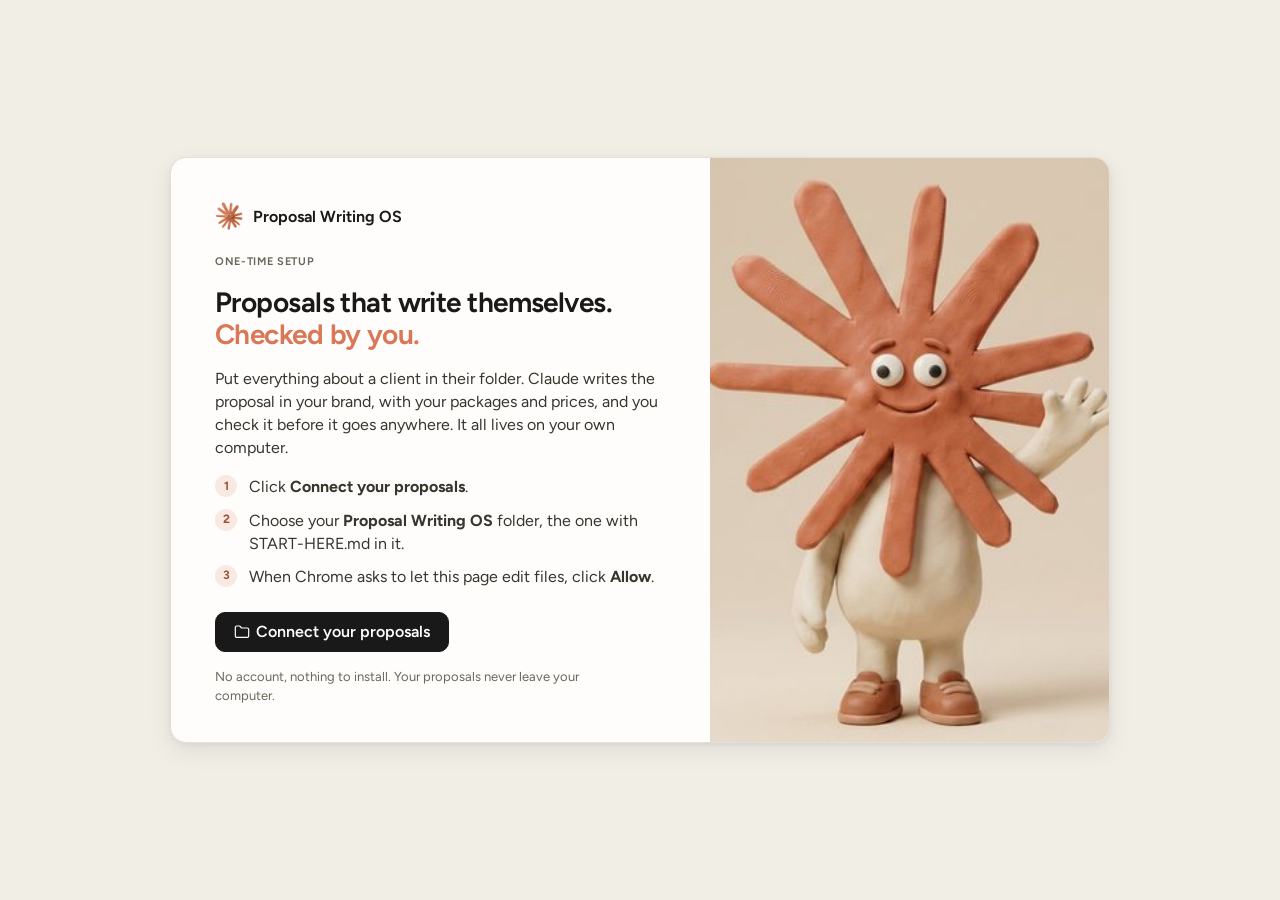
==== commit 43888a68: "Rename the app to Proposal Writing OS George's decision (21 October 2026): the app is called Proposa" ====
--- a/apps/proposals/index.html
+++ b/apps/proposals/index.html
@@ -3,7 +3,7 @@
 <head>
   <meta charset="utf-8">
   <meta name="viewport" content="width=device-width, initial-scale=1">
-  <title>Proposal OS</title>
+  <title>Proposal Writing OS</title>
   <meta name="description" content="Put everything about a client in their folder. Claude writes the proposal in your brand, with your packages and prices. You check it.">
   <link rel="icon" type="image/png" href="../shared/images/claude-icon.png">
   <!-- Shared look (theme.css holds every colour and font) -->
@@ -40,12 +40,12 @@
       <section class="tool-group" data-tool-group="proposals">
         <button type="button" class="tool-group__head" aria-expanded="true" aria-controls="nav">
           <span class="tool-group__icon"><span data-icon="fileText"></span></span>
-          <span class="tool-group__name">Proposal OS</span>
+          <span class="tool-group__name">Proposal Writing OS</span>
           <span class="tool-group__count" aria-hidden="true"></span>
           <span class="tool-group__chevron"><span data-icon="chevronDown"></span></span>
         </button>
         <div class="tool-group__body">
-          <nav class="nav" id="nav" aria-label="Proposal OS">
+          <nav class="nav" id="nav" aria-label="Proposal Writing OS">
             <a class="nav__item" href="#proposals" data-view="proposals"><span data-icon="fileText"></span>Proposals<span class="nav__count nav__count--accent" data-count="proposals"></span></a>
             <a class="nav__item" href="#clients" data-view="clients"><span data-icon="folder"></span>Clients<span class="nav__count nav__count--accent" data-count="clients"></span></a>
             <a class="nav__item" href="#packages" data-view="packages"><span data-icon="list"></span>Packages<span class="nav__count" data-count="packages"></span></a>
--- a/apps/proposals/app/app.css
+++ b/apps/proposals/app/app.css
@@ -1,5 +1,5 @@
 /*
-  PROPOSAL OS: layout and pieces (copied from Task List OS and Pipeline OS so the tools match; Proposal OS parts at the end)
+  PROPOSAL WRITING OS: layout and pieces (copied from Task List OS and Pipeline OS so the tools match; Proposal Writing OS parts at the end)
   Colours, fonts and spacing all come from shared/theme.css. The look of the proposals themselves
   (the business's own brand) is in ../brand/brand.css.
 */
@@ -685,7 +685,7 @@
 @media (max-width: 560px) { .setup-card { grid-template-columns: 1fr; } }
 
 /* ============================================================
-   Proposal OS: its own pieces. Shared theme variables only, so light, dark and a customer's
+   Proposal Writing OS: its own pieces. Shared theme variables only, so light, dark and a customer's
    own colours all work in the app. The proposal pages use brand/brand.css.
    ============================================================ */
 
